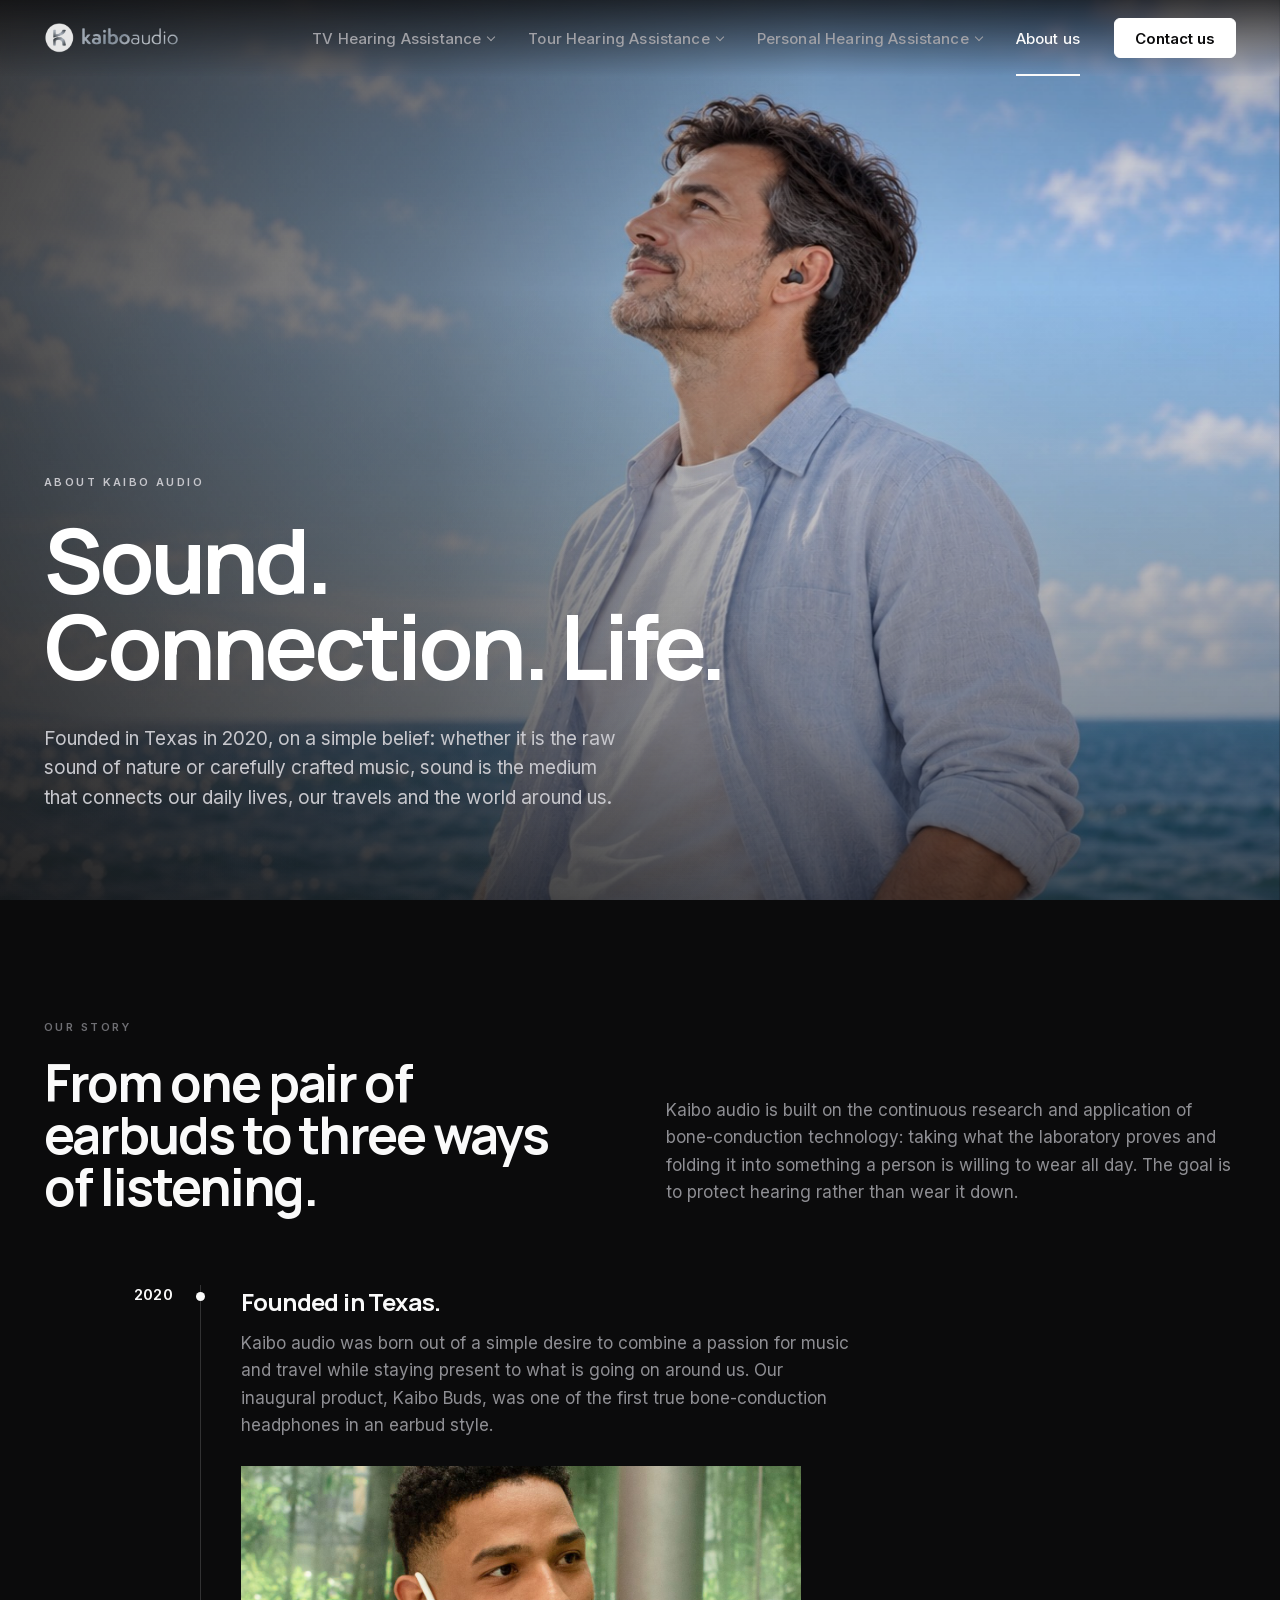
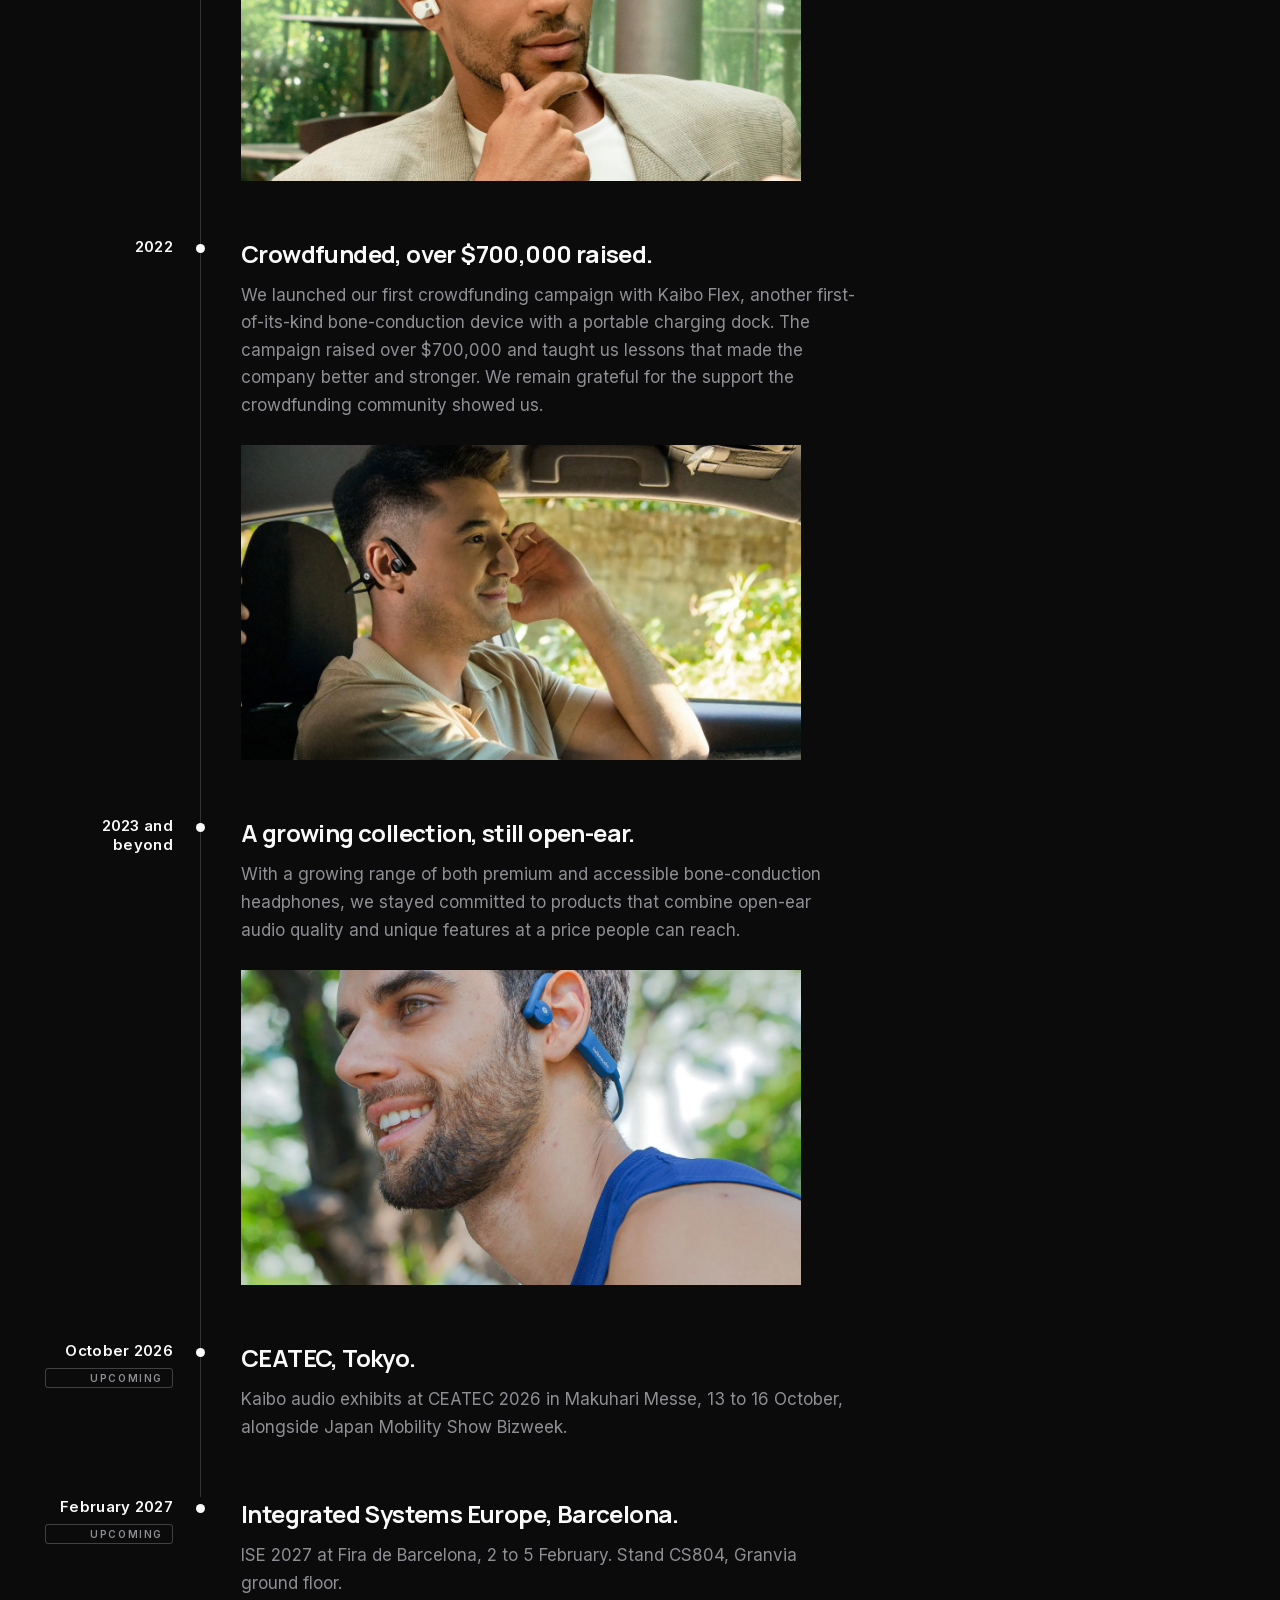
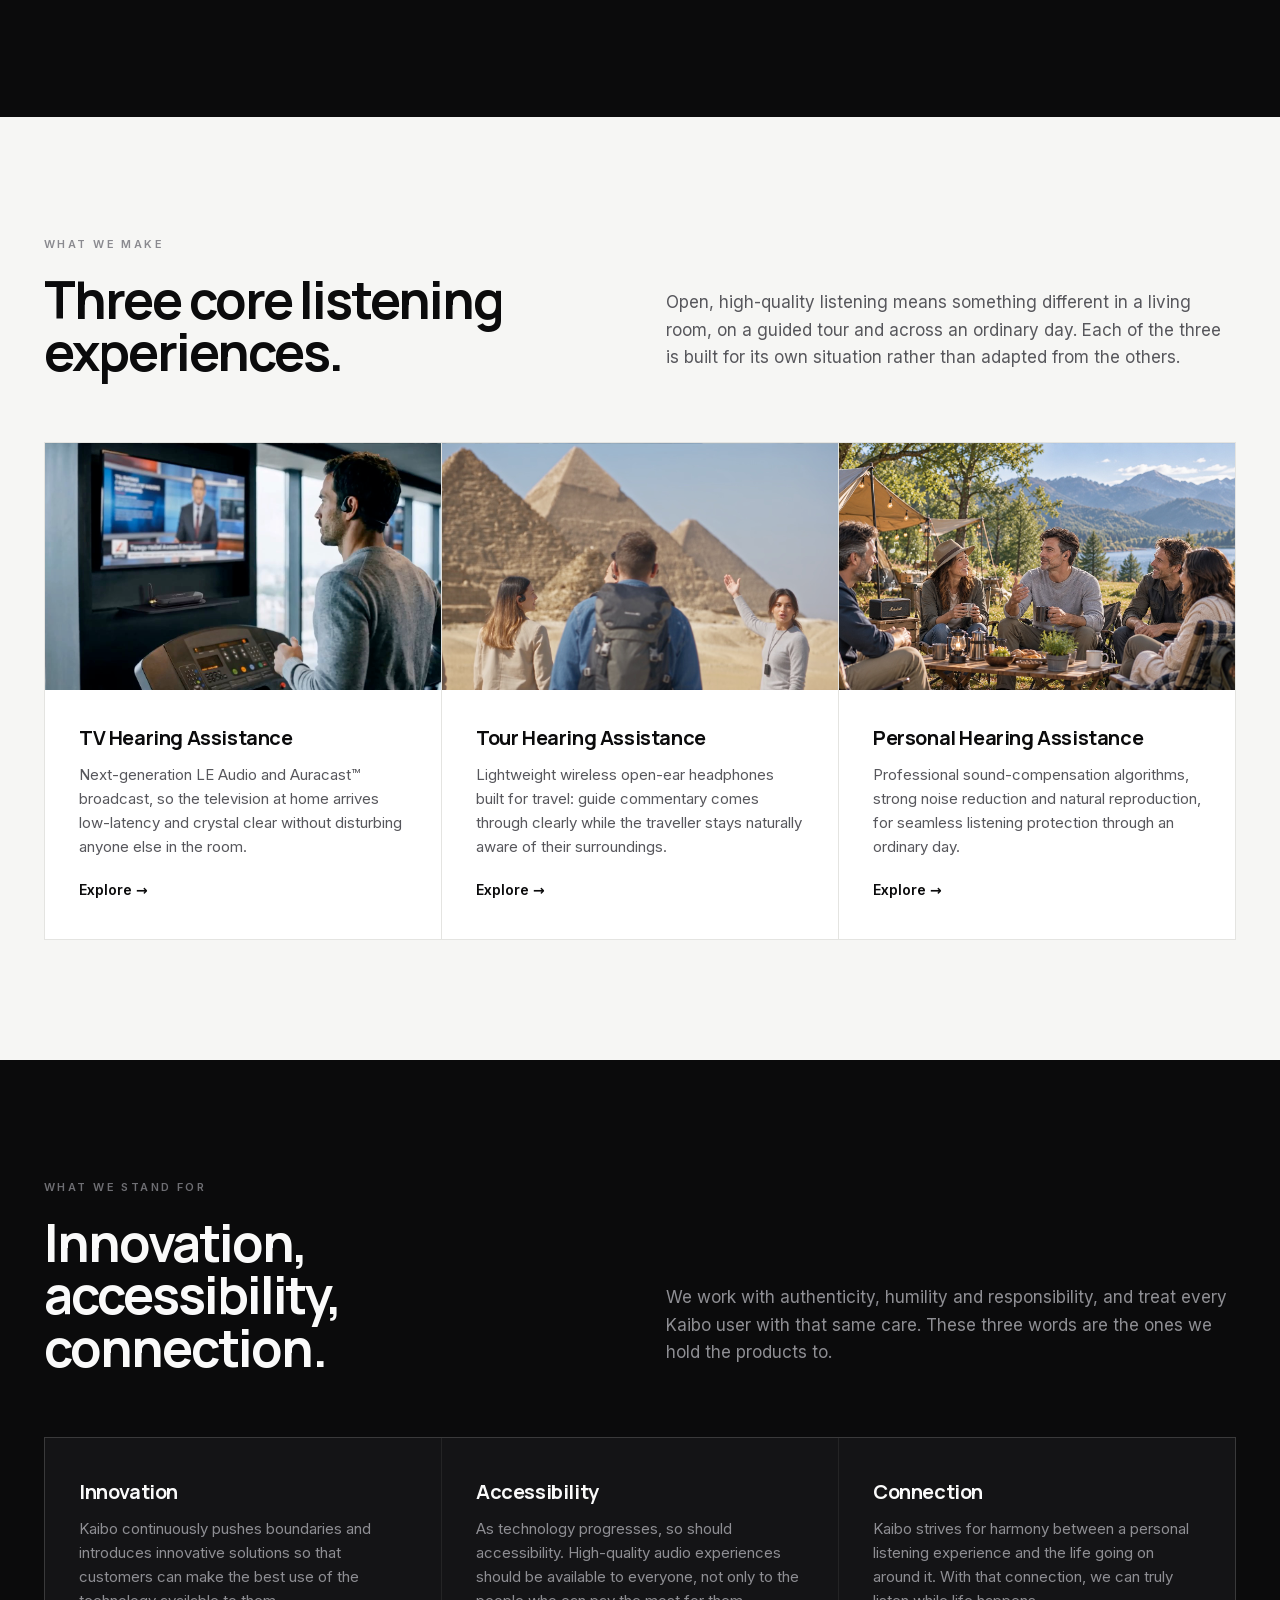
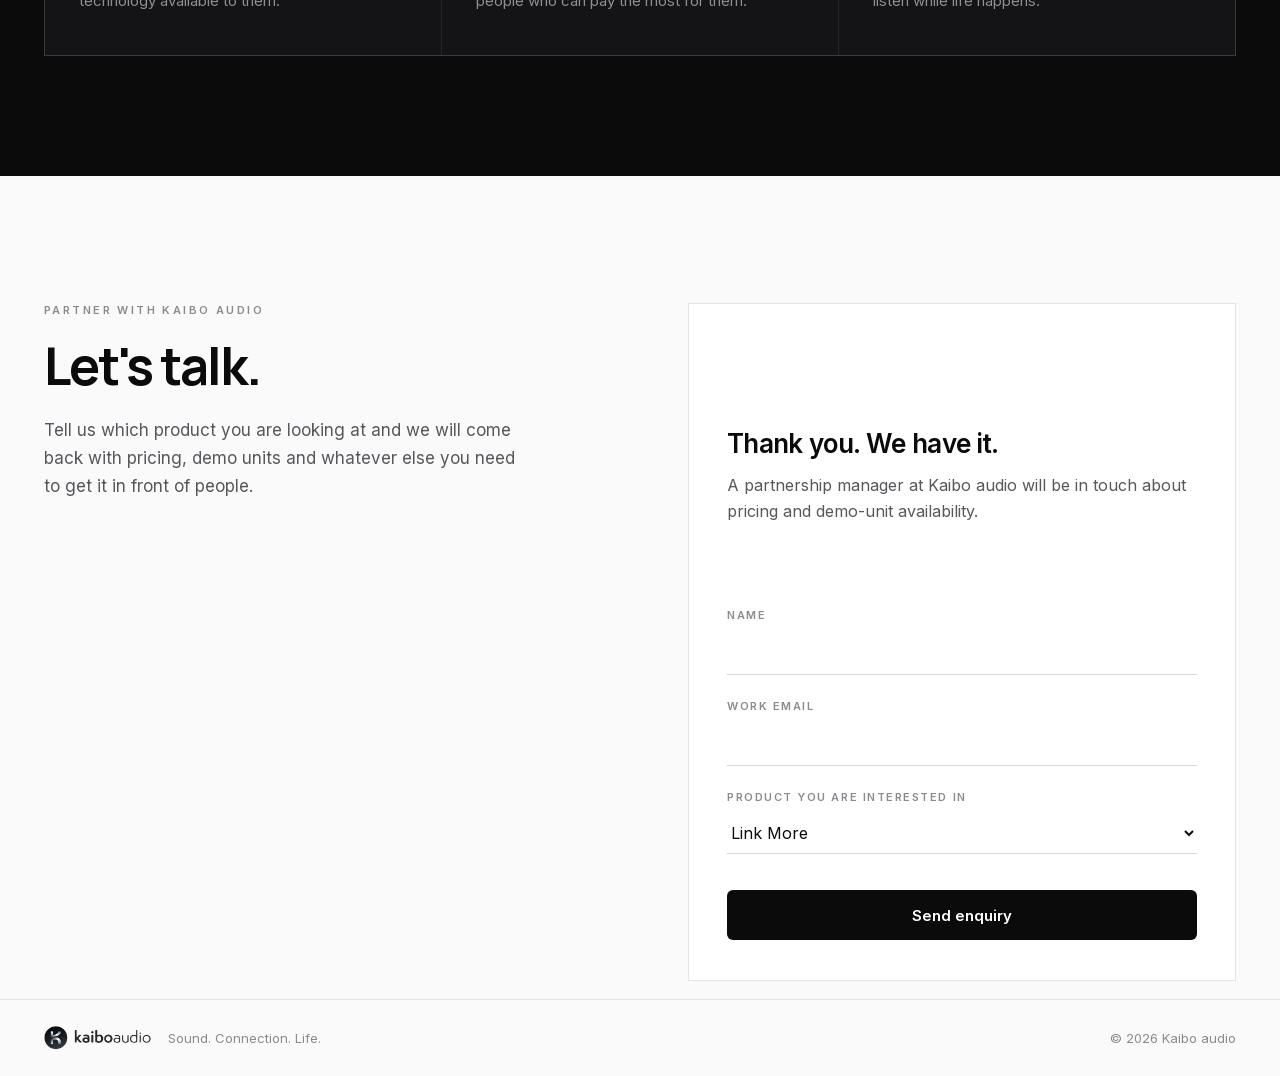
==== about.html @ 282177ba "Add the About us page The copy is the company's own, from the English half of the About material: th" ====
<!DOCTYPE html>
<html lang="en">
<head>
<meta charset="utf-8">
<meta name="viewport" content="width=device-width, initial-scale=1">
<title>Kaibo audio — About us</title>
<link rel="stylesheet" href="assets/site.css">
</head>
<body data-page="about">
<div style="background:#0B0B0C">

<header style="position:fixed;top:0;left:0;right:0;z-index:60;background:linear-gradient(to bottom,rgba(11,11,12,0.75),rgba(11,11,12,0));backdrop-filter:blur(6px)">
  <div class="pad" style="max-width:1320px;margin:0 auto;padding:0 44px;height:76px;display:flex;align-items:center;justify-content:space-between;gap:32px">
    <a href="index.html" style="display:flex;align-items:center;gap:12px" aria-label="Kaibo audio — home">
      <img class="wordmark logo-on-dark" src="uploads/web/logo_kaibo_light.webp" alt="Kaibo audio" style="height:30px;width:auto;display:block">
      <img class="wordmark logo-on-light" src="uploads/web/logo_kaibo_dark.webp" alt="" aria-hidden="true" style="height:30px;width:auto;display:none">
    </a>
    <nav class="nav-links" style="display:flex;align-items:center;gap:34px">
      <div class="kb-nav-item" data-nav="tv">
        <a class="kb-nav-top" href="index.html">TV Hearing Assistance</a>
        <div class="kb-drop">
          <a href="index.html#scenes">Where it works</a>
          <a href="index.html#technology">Technology</a>
          <a href="index.html#products">Products</a>
        </div>
      </div>
      <div class="kb-nav-item" data-nav="tour">
        <a class="kb-nav-top" href="tour.html">Tour Hearing Assistance</a>
        <div class="kb-drop">
          <a href="tour.html#scenes">Where it works</a>
          <a href="tour.html#technology">Technology</a>
          <a href="tour.html#products">Products</a>
        </div>
      </div>
      <div class="kb-nav-item" data-nav="personal">
        <a class="kb-nav-top" href="personal.html">Personal Hearing Assistance</a>
        <div class="kb-drop">
          <a href="personal.html#scenes">Where it works</a>
          <a href="personal.html#technology">Technology</a>
          <a href="personal.html#products">Products</a>
        </div>
      </div>
      <div class="kb-nav-item" data-nav="about">
        <a class="kb-nav-top" href="about.html" aria-current="page">About us</a>
      </div>
      <a class="kb-cta" href="#contact" style="display:inline-flex;align-items:center;height:38px;padding:0 20px;background:#fff;border:1px solid #fff;border-radius:6px;color:#0B0B0C;font-size:15px;font-weight:600">Contact us</a>
    </nav>
    <button class="kb-burger" type="button" aria-label="Menu" aria-expanded="false" aria-controls="kb-menu">
      <span></span><span></span>
    </button>
  </div>
  <div class="kb-menu" id="kb-menu">
    <div class="kb-mgroup">
      <div class="kb-mtitle"><a href="index.html">TV Hearing Assistance</a></div>
      <a href="index.html#scenes">Where it works</a>
      <a href="index.html#technology">Technology</a>
      <a href="index.html#products">Products</a>
    </div>
    <div class="kb-mgroup">
      <div class="kb-mtitle"><a href="tour.html">Tour Hearing Assistance</a></div>
      <a href="tour.html#scenes">Where it works</a>
      <a href="tour.html#technology">Technology</a>
      <a href="tour.html#products">Products</a>
    </div>
    <div class="kb-mgroup">
      <div class="kb-mtitle"><a href="personal.html">Personal Hearing Assistance</a></div>
      <a href="personal.html#scenes">Where it works</a>
      <a href="personal.html#technology">Technology</a>
      <a href="personal.html#products">Products</a>
    </div>
    <div class="kb-mgroup">
      <div class="kb-mtitle" aria-current="page"><a href="about.html">About us</a></div>
    </div>
  </div>
</header>

<section class="snap" style="position:relative;height:100vh;height:100dvh;min-height:680px;overflow:hidden;background:#000">
  <div class="kb-hero-media" style="position:absolute;inset:0;background-image:url(uploads/web/about-hero.jpg);background-size:cover;background-position:center;transform:scale(1);transform-origin:50% 45%;will-change:transform"></div>
  <!-- The banner is a bright sky, not the dark rooms the product pages use, so
       white copy needs more than their vertical scrim. The horizontal pass
       carries the left column and has faded out by the time it reaches the
       subject, who stays in full daylight. -->
  <div style="position:absolute;inset:0;background:linear-gradient(to right,rgba(11,11,12,0.70) 0%,rgba(11,11,12,0.42) 34%,rgba(11,11,12,0) 64%),linear-gradient(to bottom,rgba(0,0,0,0.30) 0%,rgba(0,0,0,0.06) 32%,rgba(11,11,12,0.38) 80%,rgba(11,11,12,0.66) 100%);pointer-events:none"></div>
  <div class="kb-hero-copy" style="position:absolute;inset:0;display:flex;flex-direction:column;justify-content:flex-end;pointer-events:none;opacity:1">
    <div class="pad" style="max-width:1320px;width:100%;margin:0 auto;padding:0 44px 88px">
      <div style="color:#C7C7CC;font-size:11px;font-weight:600;letter-spacing:0.22em;text-transform:uppercase;margin-bottom:28px;animation:fadeIn 900ms ease both 200ms">About Kaibo audio</div>
      <h1 style="margin:0;max-width:15ch;color:#fff;font-size:clamp(52px,7vw,104px);line-height:0.95;font-weight:700;letter-spacing:-0.045em;text-wrap:balance;animation:riseIn 1000ms cubic-bezier(0.16,1,0.3,1) both 320ms">Sound. Connection. Life.</h1>
      <p style="margin:36px 0 0;max-width:48ch;color:#C7C7CC;font-size:19px;line-height:1.55;animation:riseIn 1000ms cubic-bezier(0.16,1,0.3,1) both 520ms">Founded in Texas in 2020, on a simple belief: whether it is the raw sound of nature or carefully crafted music, sound is the medium that connects our daily lives, our travels and the world around us.</p>
    </div>
  </div>
</section>

<!-- The bar has no .scene band to watch on this page, so the story names itself
     as the last dark ground before the light bands below. -->
<section id="story" data-header-solid-after="" style="background:#0B0B0C;padding:120px 0">
  <div class="pad" style="max-width:1320px;margin:0 auto;padding:0 44px">
    <div class="sys-head" style="display:grid;grid-template-columns:minmax(0,1fr) minmax(0,1.05fr);gap:80px;align-items:end;margin-bottom:72px">
      <div>
        <div style="color:#6E6E73;font-size:11px;font-weight:600;letter-spacing:0.22em;text-transform:uppercase;margin-bottom:22px">Our story</div>
        <h2 style="margin:0;color:#FAFAFA;font-size:clamp(40px,4vw,56px);line-height:1.02;font-weight:700;letter-spacing:-0.04em">From one pair of earbuds to three ways of listening.</h2>
      </div>
      <p style="margin:0 0 6px;color:#8E8E93;font-size:17px;line-height:1.62">Kaibo audio is built on the continuous research and application of bone-conduction technology: taking what the laboratory proves and folding it into something a person is willing to wear all day. The goal is to protect hearing rather than wear it down.</p>
    </div>
    <div class="kb-timeline">
      <div class="kb-tl-item" data-reveal="">
        <div class="kb-tl-year">2020</div>
        <h3 style="margin:0 0 12px;color:#FAFAFA;font-size:24px;font-weight:700;letter-spacing:-0.025em">Founded in Texas.</h3>
        <p style="margin:0;max-width:56ch;color:#8E8E93;font-size:17px;line-height:1.62">Kaibo audio was born out of a simple desire to combine a passion for music and travel while staying present to what is going on around us. Our inaugural product, Kaibo Buds, was one of the first true bone-conduction headphones in an earbud style.</p>
        <div class="kb-tl-media">
          <img loading="lazy" decoding="async" src="uploads/web/our_story_hor_1.jpg" alt="Kaibo Buds worn open-ear, the earbud sitting clear of the ear canal" style="width:100%;height:100%;object-fit:cover;display:block">
        </div>
      </div>
      <div class="kb-tl-item" data-reveal="">
        <div class="kb-tl-year">2022</div>
        <h3 style="margin:0 0 12px;color:#FAFAFA;font-size:24px;font-weight:700;letter-spacing:-0.025em">Crowdfunded, over $700,000 raised.</h3>
        <p style="margin:0;max-width:56ch;color:#8E8E93;font-size:17px;line-height:1.62">We launched our first crowdfunding campaign with Kaibo Flex, another first-of-its-kind bone-conduction device with a portable charging dock. The campaign raised over $700,000 and taught us lessons that made the company better and stronger. We remain grateful for the support the crowdfunding community showed us.</p>
        <div class="kb-tl-media">
          <img loading="lazy" decoding="async" src="uploads/web/our_story_hor_2.webp" alt="Kaibo Flex worn over the ear while driving" style="width:100%;height:100%;object-fit:cover;display:block">
        </div>
      </div>
      <div class="kb-tl-item" data-reveal="">
        <div class="kb-tl-year">2023 and beyond</div>
        <h3 style="margin:0 0 12px;color:#FAFAFA;font-size:24px;font-weight:700;letter-spacing:-0.025em">A growing collection, still open-ear.</h3>
        <p style="margin:0;max-width:56ch;color:#8E8E93;font-size:17px;line-height:1.62">With a growing range of both premium and accessible bone-conduction headphones, we stayed committed to products that combine open-ear audio quality and unique features at a price people can reach.</p>
        <div class="kb-tl-media">
          <img loading="lazy" decoding="async" src="uploads/web/our_story_hor_3.webp" alt="An open-ear Kaibo headset worn outdoors" style="width:100%;height:100%;object-fit:cover;display:block">
        </div>
      </div>
      <div class="kb-tl-item" data-reveal="">
        <div class="kb-tl-year">October 2026<span class="kb-tl-tag">Upcoming</span></div>
        <h3 style="margin:0 0 12px;color:#FAFAFA;font-size:24px;font-weight:700;letter-spacing:-0.025em">CEATEC, Tokyo.</h3>
        <p style="margin:0;max-width:56ch;color:#8E8E93;font-size:17px;line-height:1.62">Kaibo audio exhibits at CEATEC 2026 in Makuhari Messe, 13 to 16 October, alongside Japan Mobility Show Bizweek.</p>
      </div>
      <div class="kb-tl-item" data-reveal="">
        <div class="kb-tl-year">February 2027<span class="kb-tl-tag">Upcoming</span></div>
        <h3 style="margin:0 0 12px;color:#FAFAFA;font-size:24px;font-weight:700;letter-spacing:-0.025em">Integrated Systems Europe, Barcelona.</h3>
        <p style="margin:0;max-width:56ch;color:#8E8E93;font-size:17px;line-height:1.62">ISE 2027 at Fira de Barcelona, 2 to 5 February. Stand CS804, Granvia ground floor.</p>
      </div>
    </div>
  </div>
</section>

<section id="experiences" data-theme="light" style="background:#F6F6F4;padding:120px 0;color:#0B0B0C">
  <div class="pad" style="max-width:1320px;margin:0 auto;padding:0 44px">
    <div class="sys-head" style="display:grid;grid-template-columns:minmax(0,1fr) minmax(0,1.05fr);gap:80px;align-items:end;margin-bottom:64px">
      <div>
        <div style="color:#8A8A8F;font-size:11px;font-weight:600;letter-spacing:0.22em;text-transform:uppercase;margin-bottom:22px">What we make</div>
        <h2 style="margin:0;color:#0B0B0C;font-size:clamp(40px,4vw,56px);line-height:1.02;font-weight:700;letter-spacing:-0.04em">Three core listening experiences.</h2>
      </div>
      <p style="margin:0 0 6px;color:#57575C;font-size:17px;line-height:1.62">Open, high-quality listening means something different in a living room, on a guided tour and across an ordinary day. Each of the three is built for its own situation rather than adapted from the others.</p>
    </div>
    <div class="cards" style="display:grid;grid-template-columns:repeat(3,minmax(0,1fr));gap:1px;background:#E4E4E1;border:1px solid #E4E4E1">
      <a data-reveal="" href="index.html" style="display:block;background:#fff;text-decoration:none">
        <div style="aspect-ratio:16/10;background:#141416;background-image:url(uploads/poster-hero.jpg);background-size:cover;background-position:center"></div>
        <div style="padding:34px 34px 40px">
          <h3 style="margin:0 0 12px;color:#0B0B0C;font-size:20px;font-weight:700;letter-spacing:-0.02em">TV Hearing Assistance</h3>
          <p style="margin:0;color:#57575C;font-size:15px;line-height:1.6">Next-generation LE Audio and Auracast&trade; broadcast, so the television at home arrives low-latency and crystal clear without disturbing anyone else in the room.</p>
          <span style="display:inline-block;margin-top:22px;color:#0B0B0C;font-size:14px;font-weight:600">Explore &#8594;</span>
        </div>
      </a>
      <a data-reveal="" href="tour.html" style="display:block;background:#fff;text-decoration:none">
        <div style="aspect-ratio:16/10;background:#141416;background-image:url(uploads/poster-tour-hero.jpg);background-size:cover;background-position:center"></div>
        <div style="padding:34px 34px 40px">
          <h3 style="margin:0 0 12px;color:#0B0B0C;font-size:20px;font-weight:700;letter-spacing:-0.02em">Tour Hearing Assistance</h3>
          <p style="margin:0;color:#57575C;font-size:15px;line-height:1.6">Lightweight wireless open-ear headphones built for travel: guide commentary comes through clearly while the traveller stays naturally aware of their surroundings.</p>
          <span style="display:inline-block;margin-top:22px;color:#0B0B0C;font-size:14px;font-weight:600">Explore &#8594;</span>
        </div>
      </a>
      <a data-reveal="" href="personal.html" style="display:block;background:#fff;text-decoration:none">
        <div style="aspect-ratio:16/10;background:#141416;background-image:url(uploads/web/personal-hero.jpg);background-size:cover;background-position:center"></div>
        <div style="padding:34px 34px 40px">
          <h3 style="margin:0 0 12px;color:#0B0B0C;font-size:20px;font-weight:700;letter-spacing:-0.02em">Personal Hearing Assistance</h3>
          <p style="margin:0;color:#57575C;font-size:15px;line-height:1.6">Professional sound-compensation algorithms, strong noise reduction and natural reproduction, for seamless listening protection through an ordinary day.</p>
          <span style="display:inline-block;margin-top:22px;color:#0B0B0C;font-size:14px;font-weight:600">Explore &#8594;</span>
        </div>
      </a>
    </div>
  </div>
</section>

<section id="values" data-theme="dark" style="background:#0B0B0C;padding:120px 0;color:#FAFAFA">
  <div class="pad" style="max-width:1320px;margin:0 auto;padding:0 44px">
    <div class="sys-head" style="display:grid;grid-template-columns:minmax(0,1fr) minmax(0,1.05fr);gap:80px;align-items:end;margin-bottom:64px">
      <div>
        <div style="color:#6E6E73;font-size:11px;font-weight:600;letter-spacing:0.22em;text-transform:uppercase;margin-bottom:22px">What we stand for</div>
        <h2 style="margin:0;color:#FAFAFA;font-size:clamp(40px,4vw,56px);line-height:1.02;font-weight:700;letter-spacing:-0.04em">Innovation, accessibility, connection.</h2>
      </div>
      <p style="margin:0 0 6px;color:#8E8E93;font-size:17px;line-height:1.62">We work with authenticity, humility and responsibility, and treat every Kaibo user with that same care. These three words are the ones we hold the products to.</p>
    </div>
    <div class="cards" style="display:grid;grid-template-columns:repeat(3,minmax(0,1fr));gap:1px;background:rgba(255,255,255,0.1);border:1px solid rgba(255,255,255,0.1)">
      <div data-reveal="" style="background:#141416;padding:40px 34px 42px">
        <h3 style="margin:0 0 12px;color:#FAFAFA;font-size:20px;font-weight:700;letter-spacing:-0.02em">Innovation</h3>
        <p style="margin:0;color:#8E8E93;font-size:15px;line-height:1.6">Kaibo continuously pushes boundaries and introduces innovative solutions so that customers can make the best use of the technology available to them.</p>
      </div>
      <div data-reveal="" style="background:#141416;padding:40px 34px 42px">
        <h3 style="margin:0 0 12px;color:#FAFAFA;font-size:20px;font-weight:700;letter-spacing:-0.02em">Accessibility</h3>
        <p style="margin:0;color:#8E8E93;font-size:15px;line-height:1.6">As technology progresses, so should accessibility. High-quality audio experiences should be available to everyone, not only to the people who can pay the most for them.</p>
      </div>
      <div data-reveal="" style="background:#141416;padding:40px 34px 42px">
        <h3 style="margin:0 0 12px;color:#FAFAFA;font-size:20px;font-weight:700;letter-spacing:-0.02em">Connection</h3>
        <p style="margin:0;color:#8E8E93;font-size:15px;line-height:1.6">Kaibo strives for harmony between a personal listening experience and the life going on around it. With that connection, we can truly listen while life happens.</p>
      </div>
    </div>
  </div>
</section>

<section id="contact" data-theme="light" class="snap" style="box-sizing:border-box;position:relative;overflow:hidden;background:#FAFAFA;color:#0B0B0C;min-height:100vh;min-height:100dvh;display:flex;flex-direction:column;padding:110px 0 0">
  <div class="kb-ripple" aria-hidden="true"><span></span><span></span><span></span></div>
  <div class="pad contact-grid" style="position:relative;z-index:1;max-width:1320px;margin:0 auto;padding:0 44px;display:grid;grid-template-columns:minmax(0,1fr) minmax(0,1fr);gap:96px;align-items:start;flex:1;align-content:center">
    <div>
      <div style="color:#8A8A8F;font-size:11px;font-weight:600;letter-spacing:0.22em;text-transform:uppercase;margin-bottom:22px">Partner with Kaibo audio</div>
      <h2 style="margin:0;max-width:16ch;color:#0B0B0C;font-size:clamp(40px,4vw,56px);line-height:1.02;font-weight:700;letter-spacing:-0.04em">Let's talk.</h2>
      <p style="margin:26px 0 0;max-width:44ch;color:#57575C;font-size:17px;line-height:1.62">Tell us which product you are looking at and we will come back with pricing, demo units and whatever else you need to get it in front of people.</p>
      
    </div>
    <div style="background:#fff;border:1px solid #E4E4E1;padding:40px 38px">
      <div id="kb-sent" hidden style="min-height:264px;display:flex;flex-direction:column;justify-content:center;gap:14px">
          <div style="color:#0B0B0C;font-size:26px;font-weight:600;letter-spacing:-0.025em">Thank you. We have it.</div>
          <p style="margin:0;color:#57575C;font-size:16px;line-height:1.6">A partnership manager at Kaibo audio will be in touch about pricing and demo-unit availability.</p>
        </div>
      <div id="kb-form" style="display:flex;flex-direction:column;gap:24px">
          <label style="display:flex;flex-direction:column;gap:8px"><span style="color:#8A8A8F;font-size:11px;font-weight:600;letter-spacing:0.14em;text-transform:uppercase">Name</span><input type="text" style="height:42px;border:none;border-bottom:1px solid #D6D6D2;background:none;font-size:16px;color:#0B0B0C;outline:none"></label>
          <label style="display:flex;flex-direction:column;gap:8px"><span style="color:#8A8A8F;font-size:11px;font-weight:600;letter-spacing:0.14em;text-transform:uppercase">Work email</span><input type="email" style="height:42px;border:none;border-bottom:1px solid #D6D6D2;background:none;font-size:16px;color:#0B0B0C;outline:none"></label>
          <label style="display:flex;flex-direction:column;gap:8px"><span style="color:#8A8A8F;font-size:11px;font-weight:600;letter-spacing:0.14em;text-transform:uppercase">Product you are interested in</span>
            <select style="height:42px;border:none;border-bottom:1px solid #D6D6D2;background:none;font-size:16px;color:#0B0B0C;outline:none">
              <option>Link More</option>
              <option>Link Mic</option>
              <option>Cast SE</option>
              <option>Cast One</option>
              <option>Ozen Pro</option>
              <option>Ozen Buds</option>
              <option>Ozen Dots</option>
              <option>Not sure yet</option>
            </select>
          </label>
          <button id="kb-submit" type="button" style="margin-top:12px;height:50px;background:#0B0B0C;color:#fff;border:none;border-radius:6px;font-size:15px;font-weight:600;cursor:pointer">Send enquiry</button>
        </div>
    </div>
  </div>
  <div style="position:relative;z-index:1;margin-top:auto;width:100%;padding:26px 0;border-top:1px solid #E4E4E1">
  <div class="pad foot" style="max-width:1320px;margin:0 auto;padding:0 44px;display:flex;align-items:center;justify-content:space-between;gap:40px">
    <div style="display:flex;align-items:center;gap:14px">
      <img class="wordmark" src="uploads/web/logo_kaibo_dark.webp" alt="Kaibo audio" style="height:24px;width:auto;display:block">
      <span style="color:#8A8A8F;font-size:13px">Sound. Connection. Life.</span>
    </div>
    <div style="color:#8A8A8F;font-size:13px">© 2026 Kaibo audio</div>
  </div>
</section>

</div>
<script src="assets/site.js"></script>
</body>
</html>
---- assets/site.css ----
@font-face {
  font-family: 'Inter';
  font-style: normal;
  font-weight: 400 600;
  font-display: swap;
  src: url([data-uri]) format('woff2');
  unicode-range: U+0100-02BA, U+02BD-02C5, U+02C7-02CC, U+02CE-02D7, U+02DD-02FF, U+0304, U+0308, U+0329, U+1D00-1DBF, U+1E00-1E9F, U+1EF2-1EFF, U+2020, U+20A0-20AB, U+20AD-20C0, U+2113, U+2C60-2C7F, U+A720-A7FF;
}
@font-face {
  font-family: 'Inter';
  font-style: normal;
  font-weight: 400 600;
  font-display: swap;
  src: url([data-uri]) format('woff2');
  unicode-range: U+0000-00FF, U+0131, U+0152-0153, U+02BB-02BC, U+02C6, U+02DA, U+02DC, U+0304, U+0308, U+0329, U+2000-206F, U+20AC, U+2122, U+2191, U+2193, U+2212, U+2215, U+FEFF, U+FFFD;
}
@font-face {
  font-family: 'Manrope';
  font-style: normal;
  font-weight: 600 700;
  font-display: swap;
  src: url([data-uri]) format('woff2');
  unicode-range: U+0100-02BA, U+02BD-02C5, U+02C7-02CC, U+02CE-02D7, U+02DD-02FF, U+0304, U+0308, U+0329, U+1D00-1DBF, U+1E00-1E9F, U+1EF2-1EFF, U+2020, U+20A0-20AB, U+20AD-20C0, U+2113, U+2C60-2C7F, U+A720-A7FF;
}
@font-face {
  font-family: 'Manrope';
  font-style: normal;
  font-weight: 600 700;
  font-display: swap;
  src: url([data-uri]) format('woff2');
  unicode-range: U+0000-00FF, U+0131, U+0152-0153, U+02BB-02BC, U+02C6, U+02DA, U+02DC, U+0304, U+0308, U+0329, U+2000-206F, U+20AC, U+2122, U+2191, U+2193, U+2212, U+2215, U+FEFF, U+FFFD;
}
  html { scroll-behavior: smooth; scroll-snap-type: y proximity; }
  /* Full-viewport scenes: one wheel gesture = one section, and a fast fling
     cannot skip past a scene. Only these blocks are snap targets, so the
     taller sections below (System, Technology, Contact) scroll normally. */
  .snap { scroll-snap-align: start; scroll-snap-stop: always; }
  @media (prefers-reduced-motion: reduce) { html { scroll-snap-type: none; } }

  /* Products: each card rises in as the row reaches the viewport. The settled
     state keys off data-in rather than a class — this framework re-renders on
     every scroll event, and data-* attributes are what survive that. */
  [data-reveal] { opacity: 0; transform: translateY(20px);
    transition: opacity .65s cubic-bezier(.16,1,.3,1), transform .65s cubic-bezier(.16,1,.3,1); }
  [data-reveal][data-in="1"] { opacity: 1; transform: none; }
  .cards > [data-reveal]:nth-child(2) { transition-delay: .09s; }
  .cards > [data-reveal]:nth-child(3) { transition-delay: .18s; }
  .cards > [data-reveal]:nth-child(4) { transition-delay: .27s; }
  @media (prefers-reduced-motion: reduce) {
    [data-reveal] { opacity: 1; transform: none; transition: none; }
  }

  /* Contact: concentric signal rings track the cursor. Position rides on custom
     properties set on <html> — the component re-renders on scroll and would
     overwrite inline styles on its own nodes, but never touches the root. */
  .kb-ripple { position: absolute; inset: 0; z-index: 0; pointer-events: none;
    opacity: 0; transition: opacity .35s ease; }
  .kb-ripple span { position: absolute; left: var(--kb-x, 50%); top: var(--kb-y, 50%);
    transform: translate(-50%, -50%);
    width: 22px; height: 22px;
    border: 1.6px solid #0B0B0C; border-radius: 50%; opacity: 0; }
  @media (hover: hover) and (pointer: fine) {
    #contact[data-hover="1"] .kb-ripple { opacity: 1; }
    .kb-ripple span { animation: kb-ping 2.4s cubic-bezier(.16,1,.3,1) infinite; }
    .kb-ripple span:nth-child(2) { animation-delay: .8s; }
    .kb-ripple span:nth-child(3) { animation-delay: 1.6s; }
  }
  @keyframes kb-ping {
    0%   { width: 22px;  height: 22px;  border-width: 1.6px; opacity: 0; }
    14%  { opacity: .32; }
    100% { width: 184px; height: 184px; border-width: .4px;  opacity: 0; }
  }
  @media (prefers-reduced-motion: reduce) {
    .kb-ripple span { animation: none !important; }
  }

  /* Past the four full-screen sections the header stops sitting over video, takes
     its own backdrop, and picks up the tone of whichever band is under it. */
  header[data-solid="1"] { backdrop-filter: none !important;
    transition: background-color .25s ease, border-color .25s ease; }
  header[data-solid="1"] .nav-links a { transition: color .25s ease, border-color .25s ease; }

  header[data-solid="1"][data-theme="dark"] { background: #0B0B0C !important;
    border-bottom: 1px solid rgba(255,255,255,.09); }
  header[data-solid="1"][data-theme="dark"] .kb-nav-top { color: #FAFAFA !important; }
  header[data-solid="1"][data-theme="dark"] .kb-cta { background: #fff !important;
    border-color: #fff !important; color: #0B0B0C !important; }
  header[data-solid="1"][data-theme="dark"] .kb-cta:hover { background: #E4E4E1 !important;
    border-color: #E4E4E1 !important; color: #0B0B0C !important; }

  header[data-solid="1"][data-theme="light"] { background: #F6F6F4 !important;
    border-bottom: 1px solid #E4E4E1; }
  header[data-solid="1"][data-theme="light"] .kb-nav-top { color: #57575C !important; }
  header[data-solid="1"][data-theme="light"] .kb-cta { background: #0B0B0C !important;
    border-color: #0B0B0C !important; color: #fff !important; }
  header[data-solid="1"][data-theme="light"] .kb-cta:hover { background: #2A2A2E !important;
    border-color: #2A2A2E !important; color: #fff !important; }
  /* the supplied light/dark marks are swapped outright — never recoloured */
  header[data-solid="1"][data-theme="light"] .logo-on-dark { display: none !important; }
  header[data-solid="1"][data-theme="light"] .logo-on-light { display: block !important; }
  /* the dropdown is part of the bar, so it flips with it — white panel on the
     light bar so it still reads as a separate surface */
  header[data-solid="1"][data-theme="light"] .kb-drop { background: #fff; border-color: #E4E4E1; }
  header[data-solid="1"][data-theme="light"] .kb-drop a { color: #0B0B0C; }
  header[data-solid="1"][data-theme="light"] .kb-drop a:hover { background: rgba(11,11,12,.06); color: #0B0B0C; }
  header[data-solid="1"][data-theme="light"] .kb-drop [aria-disabled="true"] { color: #A1A1A6; }
  body { margin:0; background:#0B0B0C; color:#FAFAFA; font-family:'Inter',system-ui,sans-serif; -webkit-font-smoothing:antialiased; text-wrap:pretty; }
  a { color:#FAFAFA; text-decoration:none; }
  a:hover { color:#A1A1A6; }
  input, textarea, select, button { font-family:inherit; }
  h1, h2, h3, .wordmark { font-family:'Manrope', system-ui, sans-serif; }

  /* ---- Responsive. Layout is authored with inline styles, so these
     overrides need !important to win. ---- */
  /* three cards now — drop straight to one column rather than leaving an empty cell */
  @media (max-width: 820px) {
    .cards { grid-template-columns: minmax(0,1fr) !important; }
  }
  @media (max-width: 960px) {
    /* The document is content-box, so the hero's width:100% + side padding
       overflows a phone viewport and the hero's overflow:hidden clips the copy.
       width:auto makes it shrink-to-fit like every other .pad container.
       (Do NOT switch .pad to border-box instead — max-width:1320px would then
       shift the hero copy 44px right of the sections below on desktop.) */
    .pad { padding-left: 28px !important; padding-right: 28px !important; width: auto !important; }
    .nav-links { gap: 0 !important; }
    .kb-nav-item { display: none !important; }
    .scene { grid-template-columns: minmax(0,1fr) !important; height: auto !important; min-height: 100vh !important; min-height: 100dvh !important; }
    .scene-media { order: 1 !important; min-height: 42vh !important; }
    .scene-text { order: 2 !important; padding: 56px 28px 72px !important; }
    .sys-head, .tech-grid, .contact-grid { grid-template-columns: minmax(0,1fr) !important; gap: 34px !important; }
    .tech-cards { grid-template-columns: minmax(0,1fr) !important; }
    /* stacked: the divider belongs between the rows, not on the right edge */
    .tech-cards > div:first-child { border-right: none !important; border-bottom: 1px solid #E4E4E1 !important; }
    #products, #technology, #contact { padding-top: 84px !important; padding-bottom: 84px !important; }
    /* the merged contact band ends with its own footer row, which supplies the bottom edge */
    #contact { padding-bottom: 0 !important; }
    /* Stacked, the band is taller than the fold, so margin-top:auto has no
       slack left to push the footer down and its rule lands flush against
       the form. Give the row its own gap. */
    #contact .contact-grid { margin-bottom: 56px !important; }
  }
  /* ---- Primary nav: three ranges, each with a plain black dropdown ---- */
  .kb-nav-item { position: relative; }
  .kb-nav-top { display: inline-flex; align-items: center; gap: 7px; height: 76px;
    padding: 0; background: none; border: 0; cursor: pointer;
    color: #A1A1A6; font-size: 15px; font-weight: 500; letter-spacing: .01em;
    font-family: inherit; transition: color .25s ease; }
  .kb-nav-top::after { content: ''; width: 5px; height: 5px; margin-top: -3px;
    border-right: 1px solid currentColor; border-bottom: 1px solid currentColor;
    transform: rotate(45deg); }
  /* About us opens no menu, so it carries no caret. */
  .kb-nav-item[data-nav="about"] .kb-nav-top::after { display: none; }
  .kb-drop { position: absolute; top: 76px; left: 50%; transform: translateX(-50%);
    min-width: 214px; padding: 6px 0; background: #0B0B0C;
    border: 1px solid rgba(255,255,255,.14); display: none; }
  .kb-nav-item:hover .kb-drop, .kb-nav-item:focus-within .kb-drop { display: block; }
  .kb-drop a, .kb-drop span { display: block; padding: 12px 20px; font-size: 15px;
    font-weight: 500; white-space: nowrap; color: #FAFAFA; }
  .kb-drop a:hover { background: rgba(255,255,255,.08); color: #fff; }
  .kb-drop [aria-disabled="true"] { color: #5A5A5F; cursor: default; }

  /* ---- Mobile menu ---- */
  .kb-burger, .kb-menu { display: none; }
  /* cropping the supplied lockup rather than shipping a second asset: the mark
     occupies the first square of the artwork, so a square box + cover shows it alone */
  .wordmark { object-fit: cover; object-position: left center; }
  @media (max-width: 960px) {
    header .wordmark { width: 30px !important; }
    #contact .foot .wordmark { width: 24px !important; }
    .nav-links { margin-left: auto !important; }
    header .pad { gap: 14px !important; }
    .kb-burger { display: inline-flex; flex-direction: column; justify-content: center; gap: 6px;
      width: 40px; height: 38px; padding: 0 8px; margin-left: 4px;
      background: none; border: 0; cursor: pointer; }
    .kb-burger span { display: block; width: 24px; height: 1.5px; background: #FAFAFA;
      transition: transform .25s ease; }
    header[data-solid="1"][data-theme="light"] .kb-burger span { background: #0B0B0C; }
    header[data-menu="1"] .kb-burger span:first-child { transform: translateY(3.75px) rotate(45deg); }
    header[data-menu="1"] .kb-burger span:last-child  { transform: translateY(-3.75px) rotate(-45deg); }

    .kb-menu { display: grid; position: fixed; left: 0; right: 0; top: 76px;
      background: #0B0B0C; max-height: 0; overflow: hidden;
      transition: max-height .3s cubic-bezier(.16,1,.3,1); }
    header[data-menu="1"] .kb-menu { max-height: 72vh; overflow-y: auto;
      border-bottom: 1px solid rgba(255,255,255,.09); }
    .kb-mtitle { padding: 16px 28px 8px; color: #FAFAFA; font-size: 15px; font-weight: 600;
      letter-spacing: .18em; text-transform: uppercase;
      border-top: 1px solid rgba(255,255,255,.07); }
    .kb-menu a, .kb-menu span { display: block; padding: 11px 28px 11px 40px;
      color: #FAFAFA; font-size: 15px; font-weight: 500; }
    .kb-menu [aria-disabled="true"] { color: #5A5A5F; }
    .kb-mgroup:last-child > :last-child { padding-bottom: 20px; }
    header[data-solid="1"][data-theme="light"] .kb-menu { background: #F6F6F4; }
    header[data-solid="1"][data-theme="light"] .kb-menu a { color: #0B0B0C; }
    header[data-solid="1"][data-theme="light"] .kb-mtitle { color: #0B0B0C; border-top-color: #E4E4E1; }
    header[data-solid="1"][data-theme="light"] .kb-menu [aria-disabled="true"] { color: #A1A1A6; }
    header[data-solid="1"][data-theme="light"][data-menu="1"] .kb-menu { border-bottom-color: #E4E4E1; }
  }
  @media (max-width: 620px) {
    /* 15ch at 52px pushes the hero headline past a phone viewport, where the
       hero's overflow:hidden silently clips it. Scale with the viewport instead. */
    h1 { font-size: clamp(32px, 10.5vw, 46px) !important; max-width: none !important; }
    .cards { grid-template-columns: minmax(0,1fr) !important; }
    .foot { flex-direction: column !important; align-items: flex-start !important; gap: 12px !important; }
  }
  @keyframes riseIn { from { opacity:0; transform:translate3d(0,24px,0); } to { opacity:1; transform:none; } }
  @keyframes fadeIn { from { opacity:0; } to { opacity:1; } }
  @keyframes scrollHint { 0%,100% { transform:translateY(0); opacity:0.5; } 50% { transform:translateY(7px); opacity:1; } }

  /* these were style-hover / style-focus attributes driven by the design tool */
  .kb-cta:hover { background: #E4E4E1; border-color: #E4E4E1; }
  #kb-submit:hover { background: #2A2A2E; }
  #contact input:focus, #contact select:focus, #contact textarea:focus { border-bottom-color: #0B0B0C; }

  /* ---- Multi-page nav: each top-level tab is now its own page (index / tour /
     personal), so the tabs are real links and carry an active state instead of
     being inert dropdown triggers. ---- */
  .kb-nav-top { text-decoration: none; }
  .kb-nav-top:hover { color: #FAFAFA; }
  .kb-nav-top[aria-current="page"] { color: #FAFAFA; }
  .kb-nav-top[aria-current="page"]::before { content: ''; position: absolute;
    left: 0; right: 0; bottom: 0; height: 2px; background: currentColor; }
  header[data-solid="1"][data-theme="light"] .kb-nav-top:hover,
  header[data-solid="1"][data-theme="light"] .kb-nav-top[aria-current="page"] { color: #0B0B0C !important; }
  /* the solid-dark bar paints every .kb-nav-top #FAFAFA with !important — hold the
     inactive tabs back so the active one still reads as the current page */
  header[data-solid="1"][data-theme="dark"] .kb-nav-top:not([aria-current="page"]) { color: #A1A1A6 !important; }
  header[data-solid="1"][data-theme="dark"] .kb-nav-top:not([aria-current="page"]):hover { color: #FAFAFA !important; }
  /* the mobile group titles are links to the same three pages; the ranges you are
     not on are held back so the current one still reads as the current page */
  .kb-mtitle > a { color: inherit; text-decoration: none; }
  .kb-mtitle[aria-current="page"] { color: #FAFAFA; }
  .kb-mtitle:not([aria-current="page"]) { color: #8E8E93; }
  header[data-solid="1"][data-theme="light"] .kb-mtitle:not([aria-current="page"]) { color: #8A8A8F; }

  /* ---- A range that is not live yet. It keeps its place in the bar but reads
     as unavailable, and has to hold that tone against the solid-bar rules
     above, which repaint every .kb-nav-top with !important. ---- */
  .kb-nav-top[aria-disabled="true"],
  .kb-nav-top[aria-disabled="true"]:hover { color: #5A5A5F; cursor: default; }
  header[data-solid="1"][data-theme="dark"] .kb-nav-top[aria-disabled="true"],
  header[data-solid="1"][data-theme="dark"] .kb-nav-top[aria-disabled="true"]:hover { color: #5A5A5F !important; }
  header[data-solid="1"][data-theme="light"] .kb-nav-top[aria-disabled="true"],
  header[data-solid="1"][data-theme="light"] .kb-nav-top[aria-disabled="true"]:hover { color: #A1A1A6 !important; }
  .kb-mtitle[aria-disabled="true"] { color: #5A5A5F; }
  header[data-solid="1"][data-theme="light"] .kb-mtitle[aria-disabled="true"] { color: #A1A1A6; }


  /* ---- Vertical timeline (About). The rail is the item's own left border, so
     it closes up by itself however many entries the story ends up with. Above
     960px the year is pulled out into a gutter; below it the year simply sits
     above its entry and the rail runs unbroken past both. ---- */
  .kb-timeline { position: relative; }
  .kb-tl-item { position: relative; padding: 0 0 56px 40px;
    border-left: 1px solid rgba(255,255,255,.16); }
  .kb-tl-item:last-child { padding-bottom: 0; border-left-color: transparent; }
  .kb-tl-item::before { content: ''; position: absolute; left: -5px; top: 7px;
    width: 9px; height: 9px; border-radius: 50%; background: #FAFAFA; }
  .kb-tl-year { color: #FAFAFA; font-size: 15px; font-weight: 600;
    letter-spacing: .02em; margin-bottom: 12px; }
  .kb-tl-tag { display: inline-block; margin-left: 10px; padding: 3px 9px;
    border: 1px solid rgba(255,255,255,.22); border-radius: 3px;
    color: #8E8E93; font-size: 10px; font-weight: 600; letter-spacing: .16em;
    text-transform: uppercase; vertical-align: 2px; }
  @media (min-width: 961px) {
    .kb-timeline { padding-left: 156px; }
    .kb-tl-year { position: absolute; left: -156px; top: 0; width: 128px;
      margin-bottom: 0; text-align: right; }
    .kb-tl-tag { display: block; margin: 8px 0 0; }
  }


  /* The story photographs are 16:9; the box holds that ratio so the picture is
     never cropped, and paints behind it while it loads. */
  .kb-tl-media { margin-top: 26px; max-width: 560px; aspect-ratio: 16 / 9;
    background: #141416; overflow: hidden; }
  @supports not (aspect-ratio: 1) { .kb-tl-media { height: 315px; } }

  /* ---- Technology cards: two per row on a desktop, stacked on a phone. With
     four of them the dividers can no longer sit in one card's inline style, so
     they are worked out from each card's position and stay correct whether the
     band holds two cards or four. ---- */
  .tech-cards > div { border-right: 1px solid #E4E4E1; border-bottom: 1px solid #E4E4E1; }
  .tech-cards > div:nth-child(2n) { border-right: none; }
  .tech-cards > div:nth-last-child(-n+2) { border-bottom: none; }
  @media (max-width: 960px) {
    .tech-cards > div { border-right: none !important; border-bottom: 1px solid #E4E4E1 !important; }
    .tech-cards > div:last-child { border-bottom: none !important; }
  }
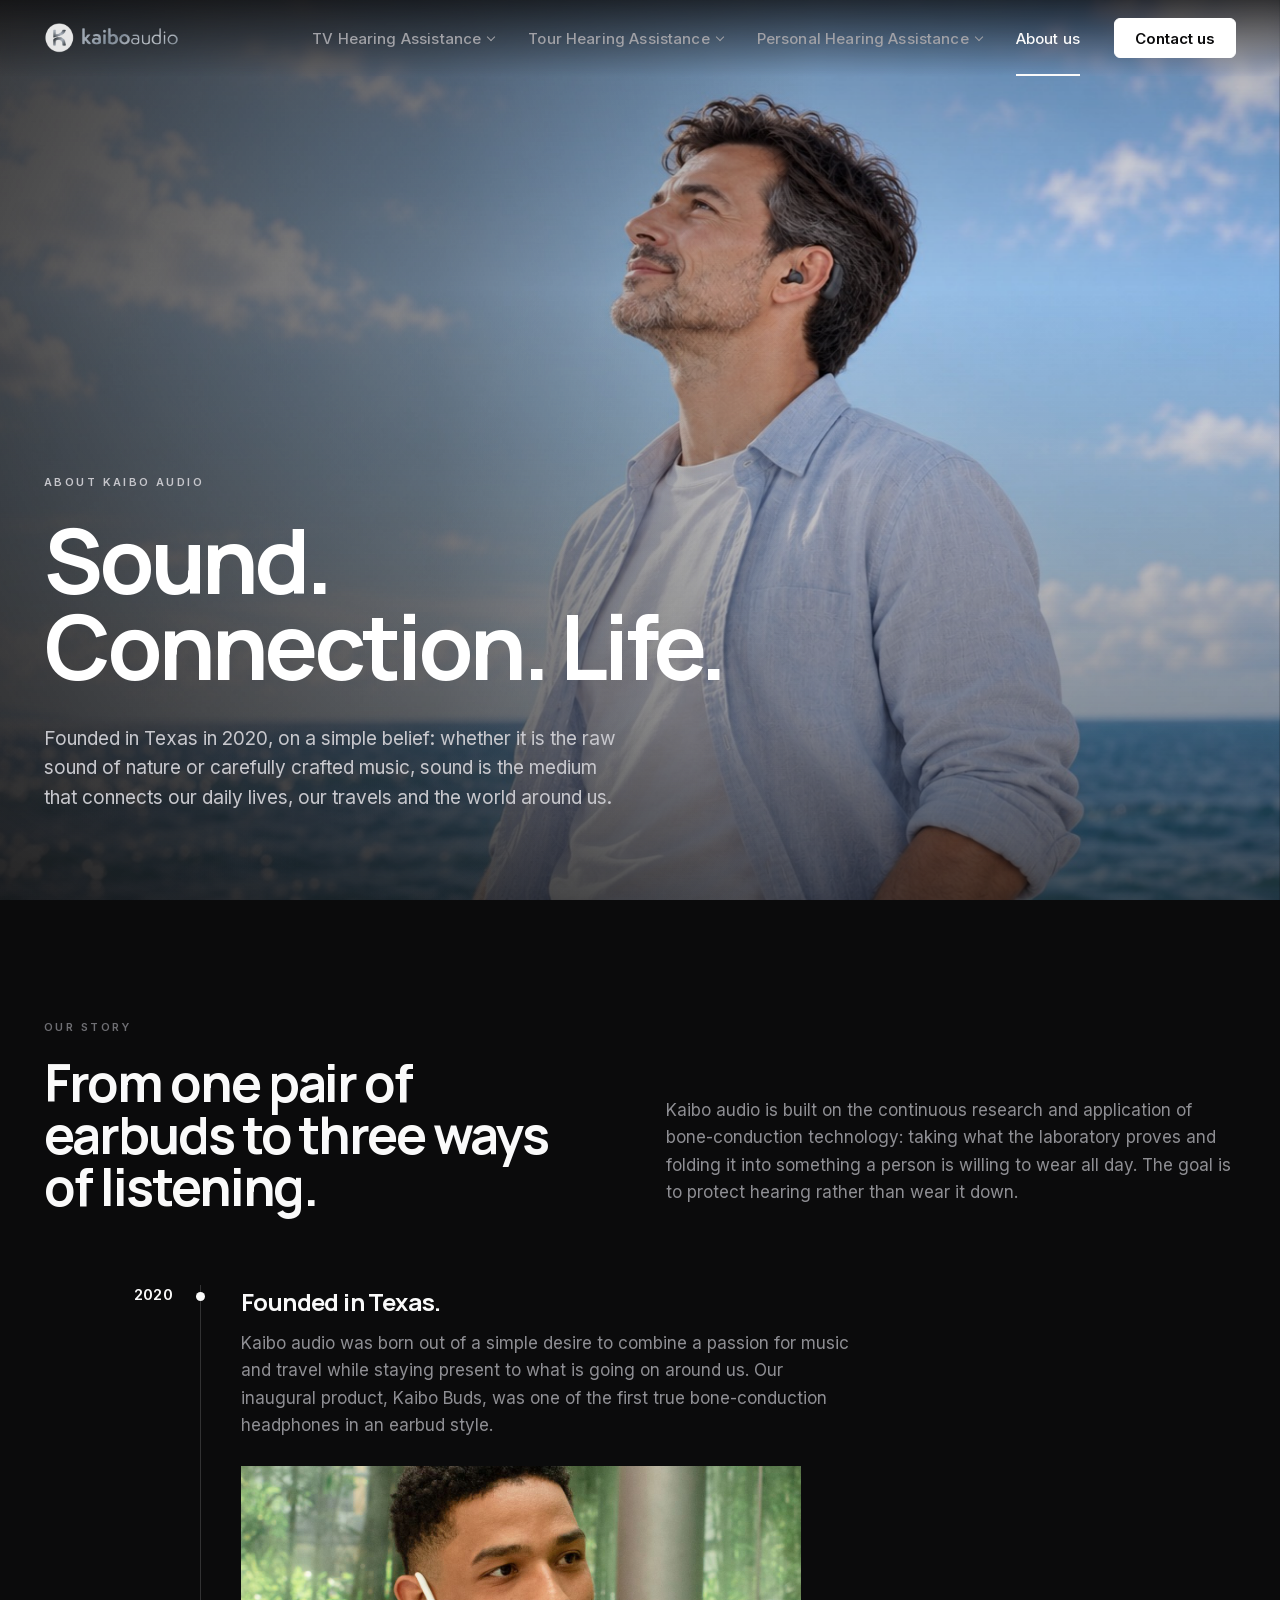
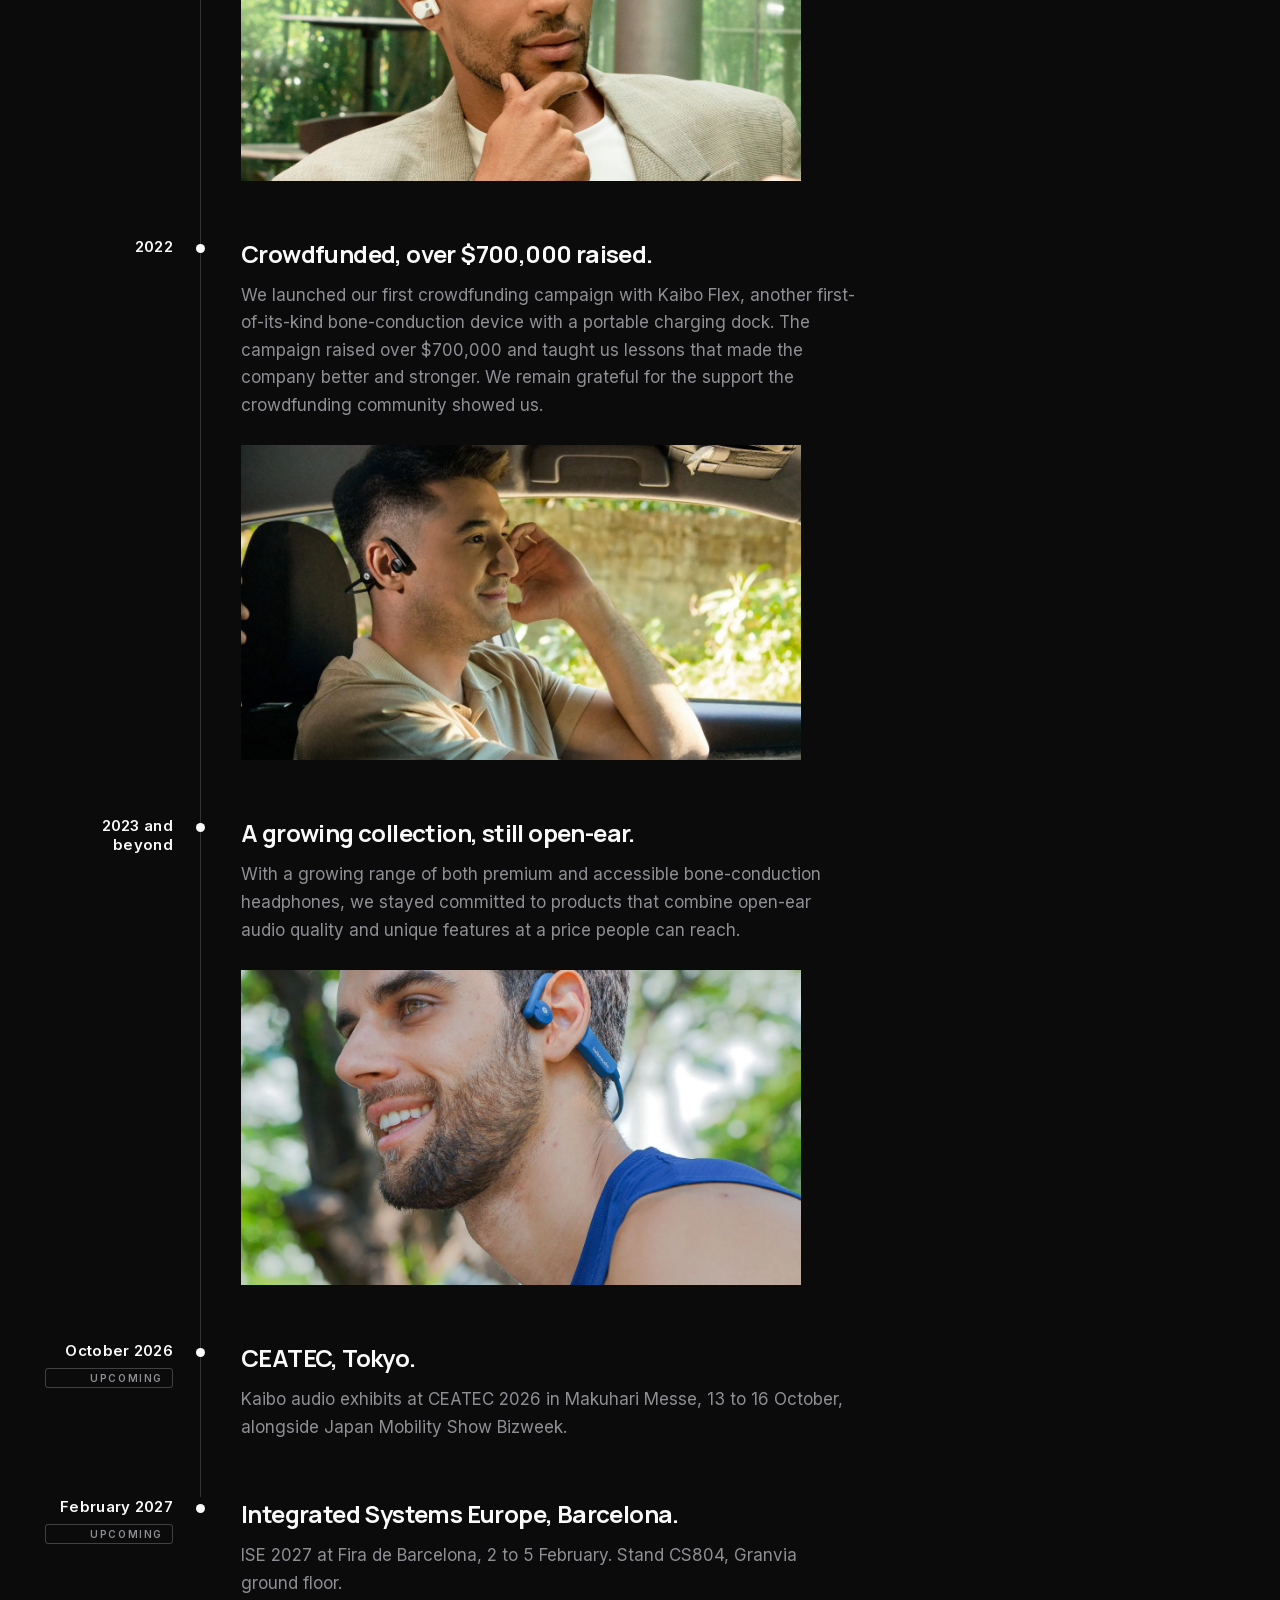
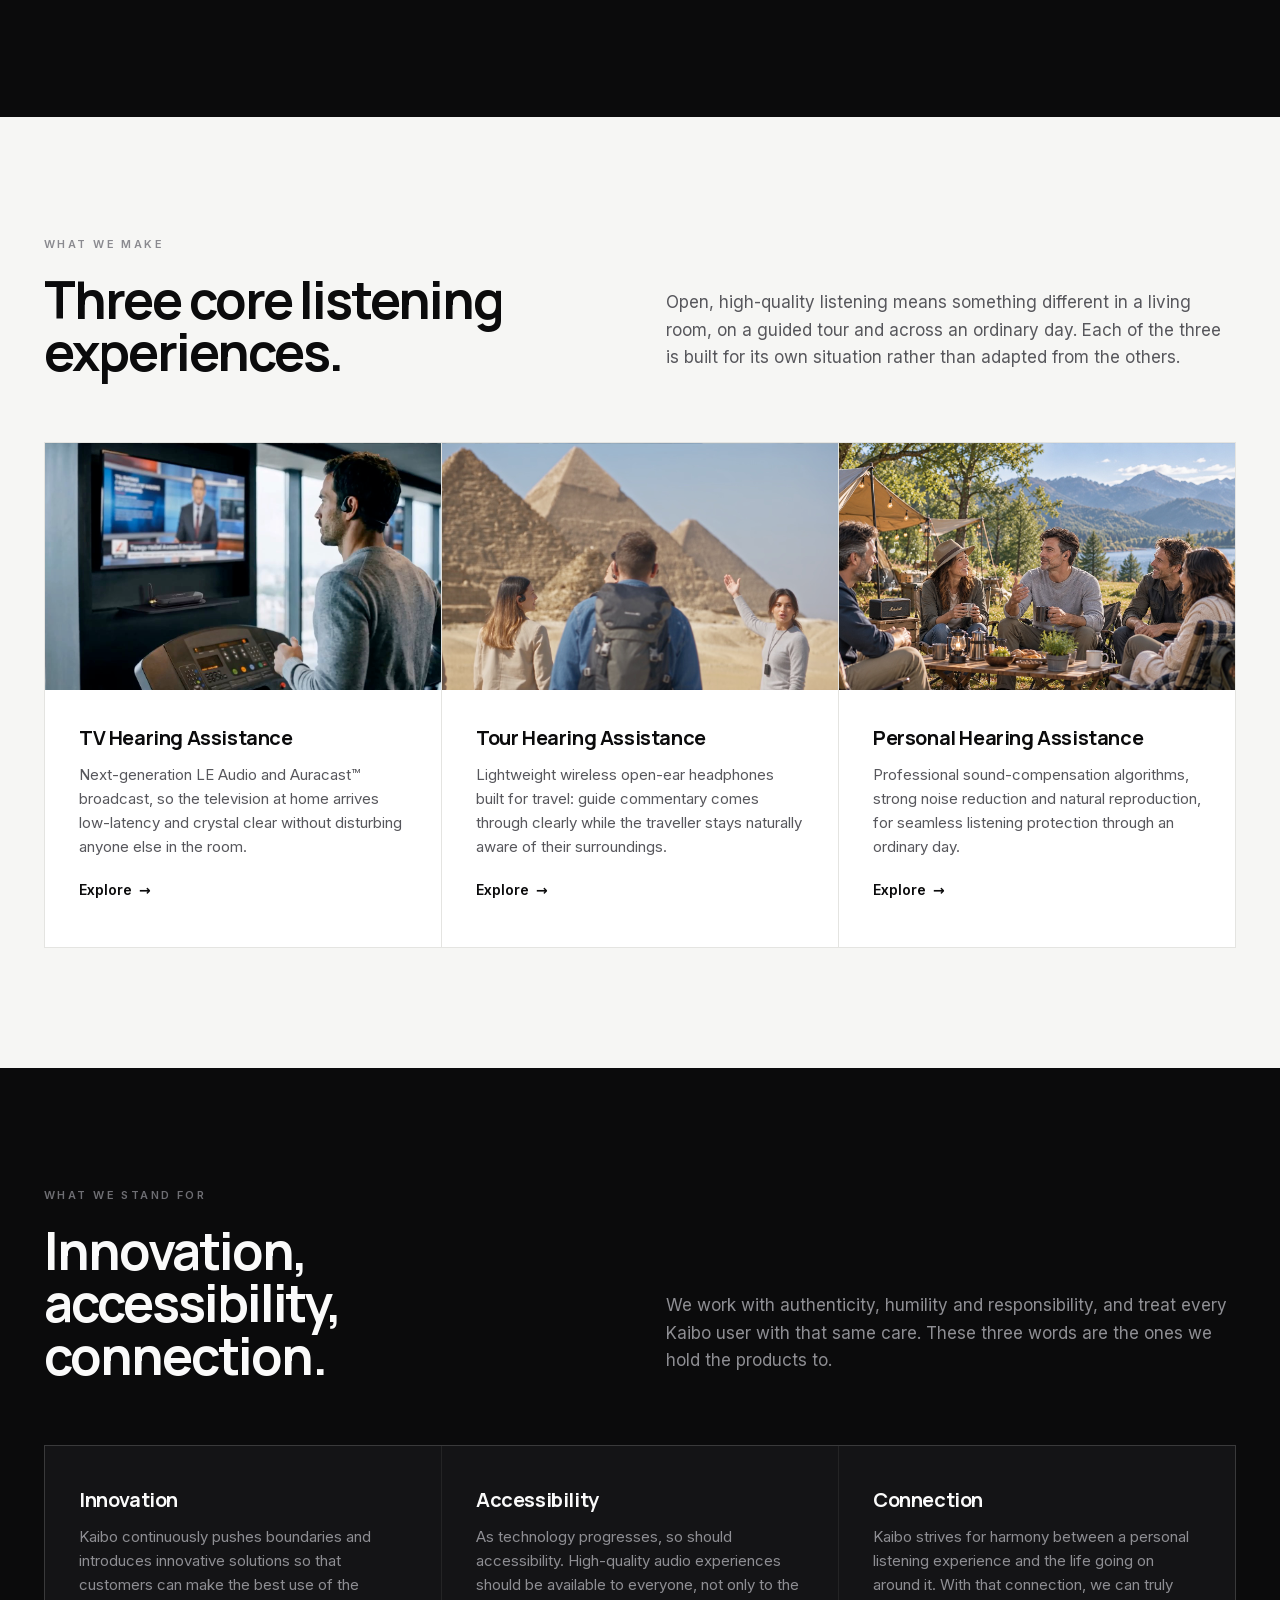
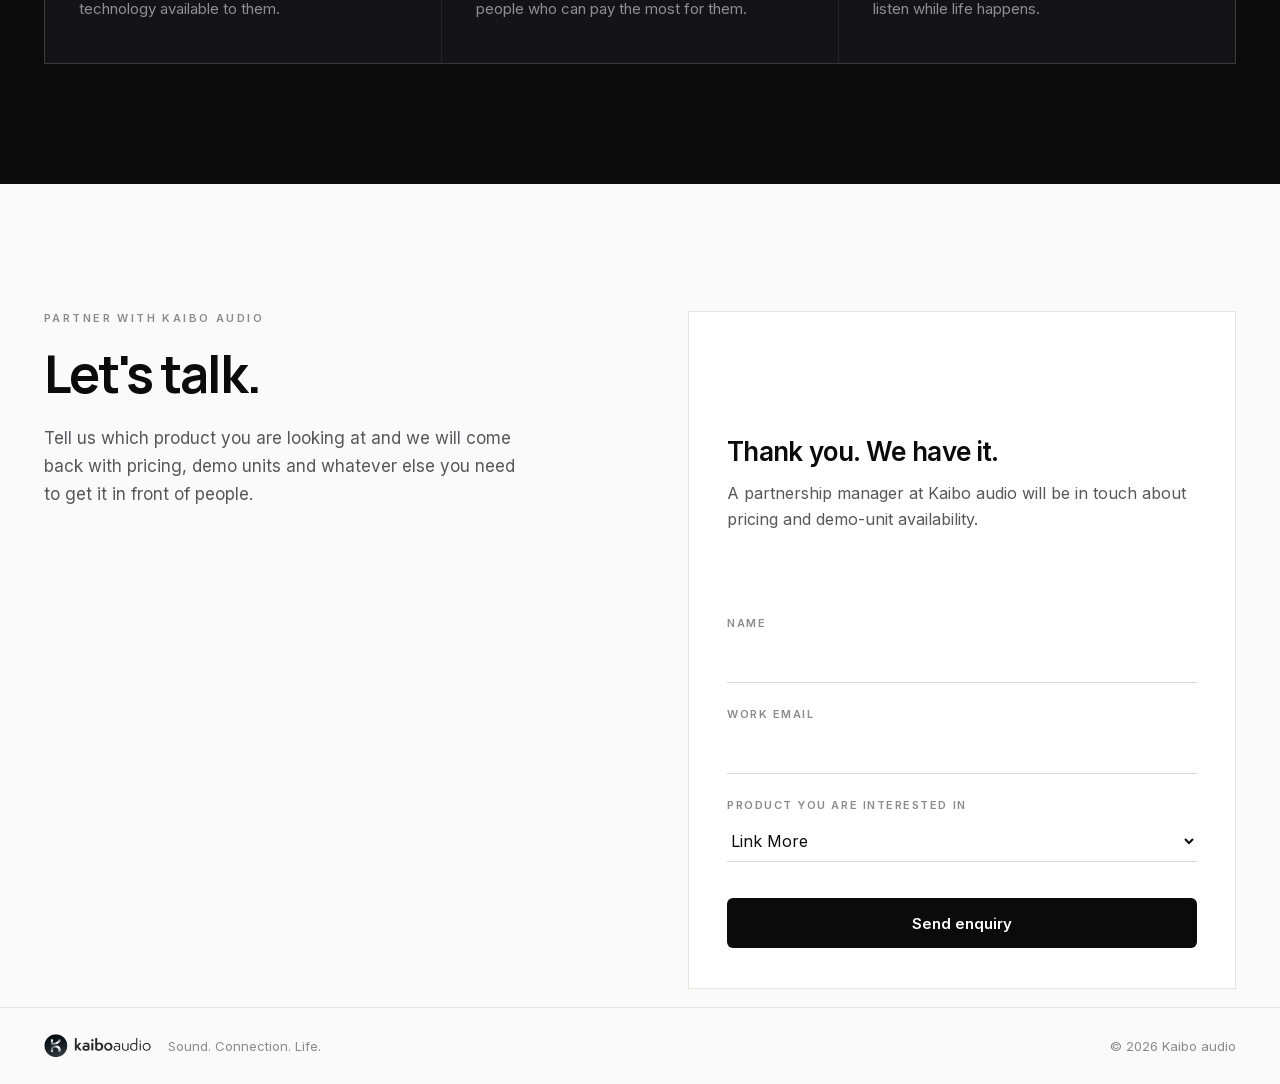
==== commit d5961202: "Let the About cards answer the cursor The whole card is the link, so the hover has to read from anyw" ====
--- a/about.html
+++ b/about.html
@@ -150,28 +150,28 @@
       <p style="margin:0 0 6px;color:#57575C;font-size:17px;line-height:1.62">Open, high-quality listening means something different in a living room, on a guided tour and across an ordinary day. Each of the three is built for its own situation rather than adapted from the others.</p>
     </div>
     <div class="cards" style="display:grid;grid-template-columns:repeat(3,minmax(0,1fr));gap:1px;background:#E4E4E1;border:1px solid #E4E4E1">
-      <a data-reveal="" href="index.html" style="display:block;background:#fff;text-decoration:none">
-        <div style="aspect-ratio:16/10;background:#141416;background-image:url(uploads/poster-hero.jpg);background-size:cover;background-position:center"></div>
+      <a class="kb-card-link" data-reveal="" href="index.html" style="display:block;background:#fff;text-decoration:none">
+        <div class="kb-card-media" style="aspect-ratio:16/10;background:#141416;background-image:url(uploads/poster-hero.jpg);background-size:cover;background-position:center"></div>
         <div style="padding:34px 34px 40px">
           <h3 style="margin:0 0 12px;color:#0B0B0C;font-size:20px;font-weight:700;letter-spacing:-0.02em">TV Hearing Assistance</h3>
           <p style="margin:0;color:#57575C;font-size:15px;line-height:1.6">Next-generation LE Audio and Auracast&trade; broadcast, so the television at home arrives low-latency and crystal clear without disturbing anyone else in the room.</p>
-          <span style="display:inline-block;margin-top:22px;color:#0B0B0C;font-size:14px;font-weight:600">Explore &#8594;</span>
+          <span class="kb-card-go">Explore<span class="kb-card-arrow" aria-hidden="true">&#8594;</span></span>
         </div>
       </a>
-      <a data-reveal="" href="tour.html" style="display:block;background:#fff;text-decoration:none">
-        <div style="aspect-ratio:16/10;background:#141416;background-image:url(uploads/poster-tour-hero.jpg);background-size:cover;background-position:center"></div>
+      <a class="kb-card-link" data-reveal="" href="tour.html" style="display:block;background:#fff;text-decoration:none">
+        <div class="kb-card-media" style="aspect-ratio:16/10;background:#141416;background-image:url(uploads/poster-tour-hero.jpg);background-size:cover;background-position:center"></div>
         <div style="padding:34px 34px 40px">
           <h3 style="margin:0 0 12px;color:#0B0B0C;font-size:20px;font-weight:700;letter-spacing:-0.02em">Tour Hearing Assistance</h3>
           <p style="margin:0;color:#57575C;font-size:15px;line-height:1.6">Lightweight wireless open-ear headphones built for travel: guide commentary comes through clearly while the traveller stays naturally aware of their surroundings.</p>
-          <span style="display:inline-block;margin-top:22px;color:#0B0B0C;font-size:14px;font-weight:600">Explore &#8594;</span>
+          <span class="kb-card-go">Explore<span class="kb-card-arrow" aria-hidden="true">&#8594;</span></span>
         </div>
       </a>
-      <a data-reveal="" href="personal.html" style="display:block;background:#fff;text-decoration:none">
-        <div style="aspect-ratio:16/10;background:#141416;background-image:url(uploads/web/personal-hero.jpg);background-size:cover;background-position:center"></div>
+      <a class="kb-card-link" data-reveal="" href="personal.html" style="display:block;background:#fff;text-decoration:none">
+        <div class="kb-card-media" style="aspect-ratio:16/10;background:#141416;background-image:url(uploads/web/personal-hero.jpg);background-size:cover;background-position:center"></div>
         <div style="padding:34px 34px 40px">
           <h3 style="margin:0 0 12px;color:#0B0B0C;font-size:20px;font-weight:700;letter-spacing:-0.02em">Personal Hearing Assistance</h3>
           <p style="margin:0;color:#57575C;font-size:15px;line-height:1.6">Professional sound-compensation algorithms, strong noise reduction and natural reproduction, for seamless listening protection through an ordinary day.</p>
-          <span style="display:inline-block;margin-top:22px;color:#0B0B0C;font-size:14px;font-weight:600">Explore &#8594;</span>
+          <span class="kb-card-go">Explore<span class="kb-card-arrow" aria-hidden="true">&#8594;</span></span>
         </div>
       </a>
     </div>
--- a/assets/site.css
+++ b/assets/site.css
@@ -288,3 +288,46 @@
     .tech-cards > div { border-right: none !important; border-bottom: 1px solid #E4E4E1 !important; }
     .tech-cards > div:last-child { border-bottom: none !important; }
   }
+
+
+  /* ---- Product cards (About): the whole card is the link, so the hover has to
+     read from anywhere on it. The picture pushes in behind its own frame and
+     the Explore cue takes a rule and moves its arrow — no shadow, the card
+     stays flat in the divider grid. The zoom rides on a pseudo-element that
+     inherits the card's background, because the picture is an inline
+     background-image on the frame itself — scaling the frame would scale the
+     layout box with it. The card
+     never takes a transform of its own: [data-reveal] is already animating one
+     on the way in and the two would fight. ---- */
+  .kb-card-link { transition: background-color .3s ease; }
+  .kb-card-media { position: relative; overflow: hidden; }
+  .kb-card-media::before { content: ''; position: absolute; inset: 0;
+    background: inherit; transform-origin: center;
+    transition: transform .7s cubic-bezier(.16,1,.3,1); }
+  .kb-card-go { display: inline-block; margin-top: 22px; padding-bottom: 3px;
+    color: #0B0B0C; font-size: 14px; font-weight: 600; }
+  .kb-card-arrow { display: inline-block; margin-left: 7px;
+    transition: transform .35s cubic-bezier(.16,1,.3,1); }
+  /* the rule under the cue grows from the left rather than blinking on */
+  .kb-card-go::after { content: ''; display: block; height: 1px; margin-top: 5px;
+    background: #0B0B0C; transform: scaleX(0); transform-origin: left;
+    transition: transform .4s cubic-bezier(.16,1,.3,1); }
+
+  @media (hover: hover) and (pointer: fine) {
+    .kb-card-link:hover { background: #FBFBFA !important; }
+    .kb-card-link:hover .kb-card-media::before { transform: scale(1.06); }
+    .kb-card-link:hover .kb-card-arrow { transform: translateX(5px); }
+    .kb-card-link:hover .kb-card-go::after { transform: scaleX(1); }
+  }
+  /* keyboard focus gets the same cue, plus a ring it can actually be seen by */
+  .kb-card-link:focus-visible { outline: 2px solid #0B0B0C; outline-offset: -2px; }
+  .kb-card-link:focus-visible .kb-card-media::before { transform: scale(1.06); }
+  .kb-card-link:focus-visible .kb-card-arrow { transform: translateX(5px); }
+  .kb-card-link:focus-visible .kb-card-go::after { transform: scaleX(1); }
+
+  @media (prefers-reduced-motion: reduce) {
+    .kb-card-media::before, .kb-card-arrow, .kb-card-go::after,
+    .kb-card-link { transition: none; }
+    .kb-card-link:hover .kb-card-media::before,
+    .kb-card-link:focus-visible .kb-card-media::before { transform: none; }
+  }
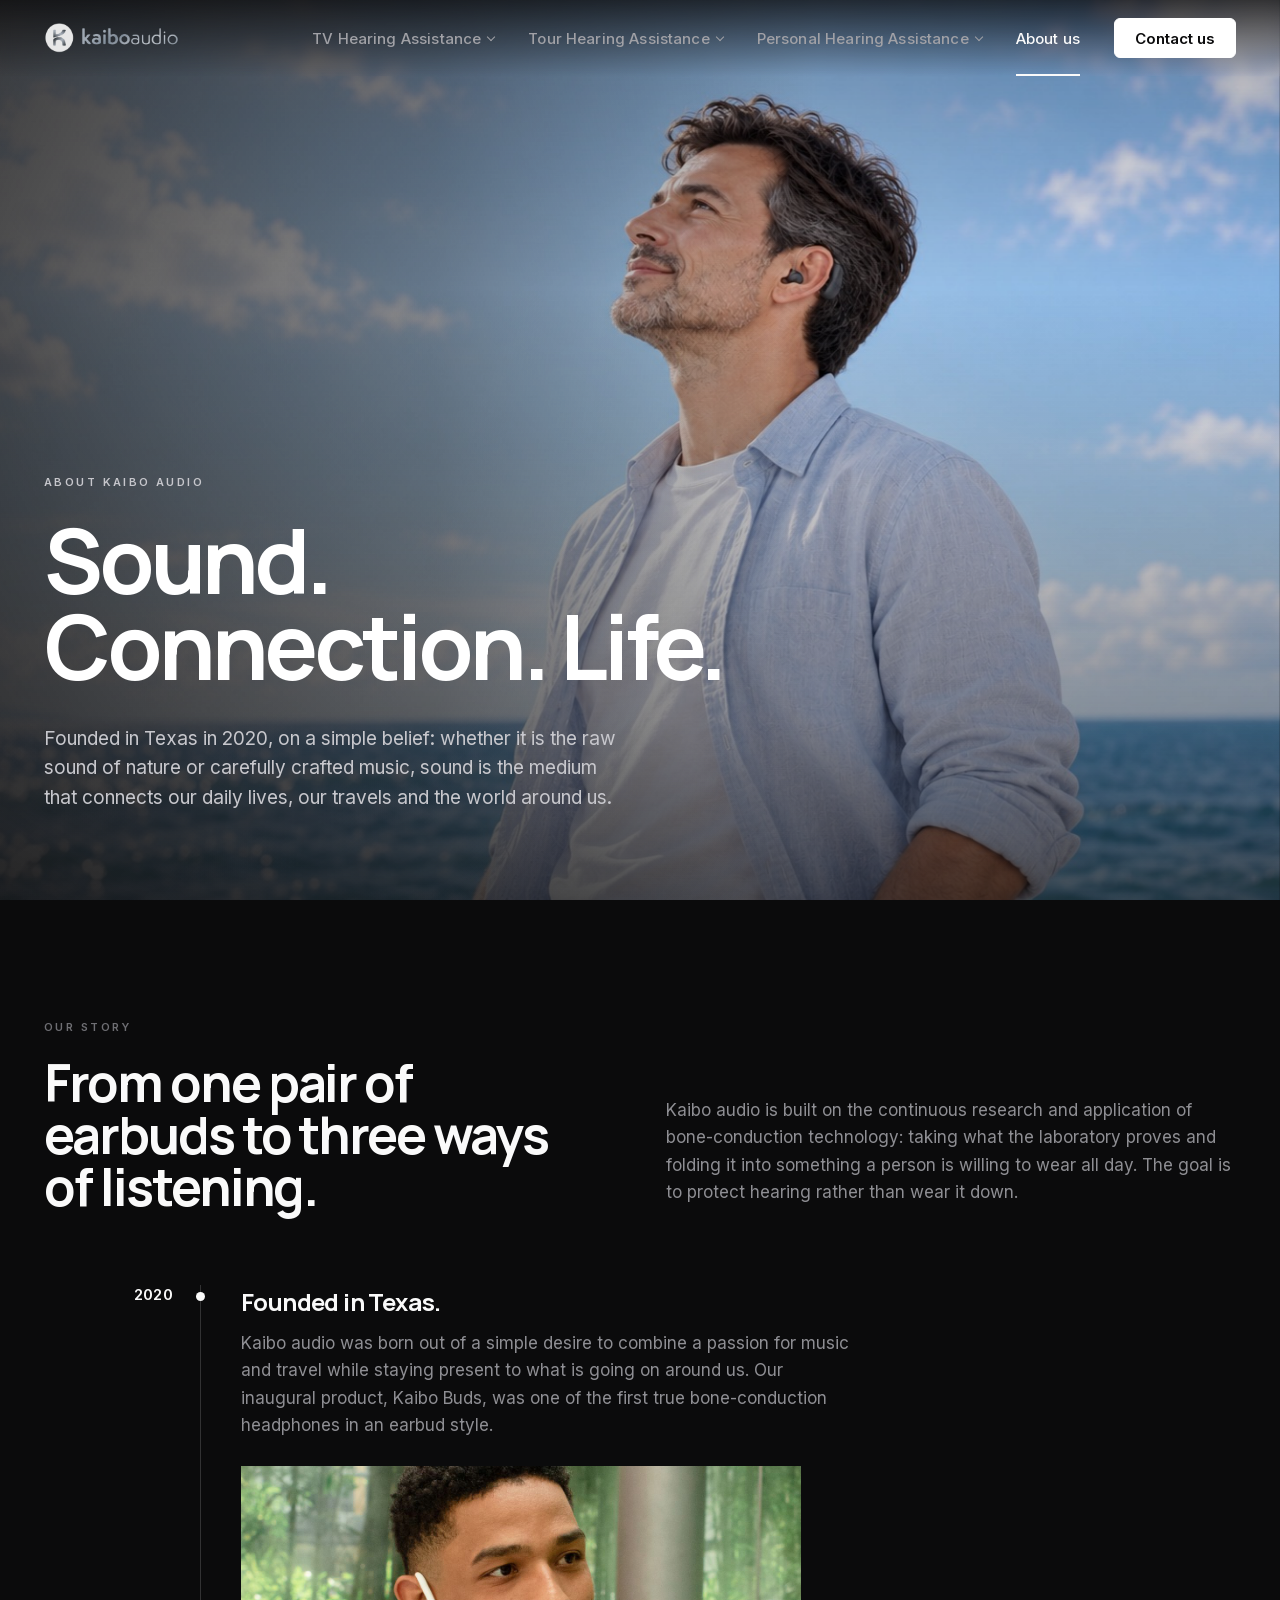
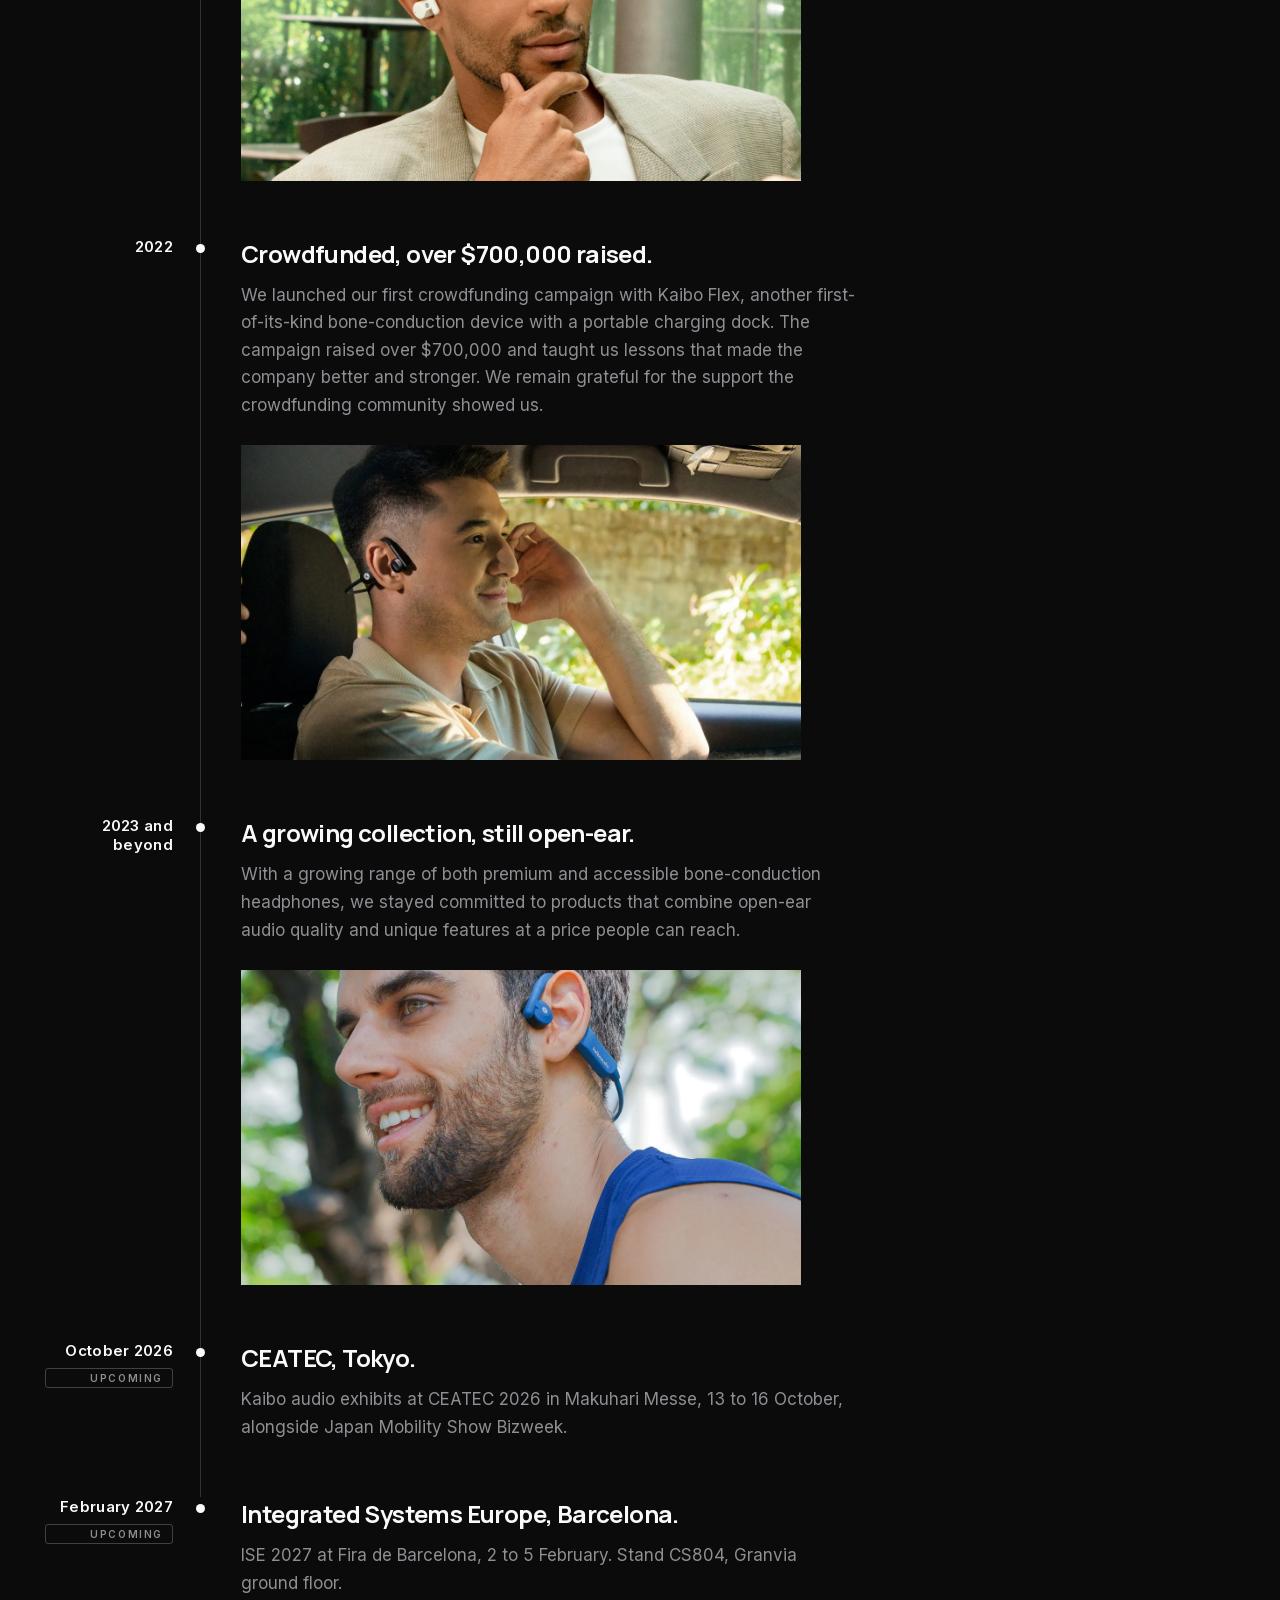
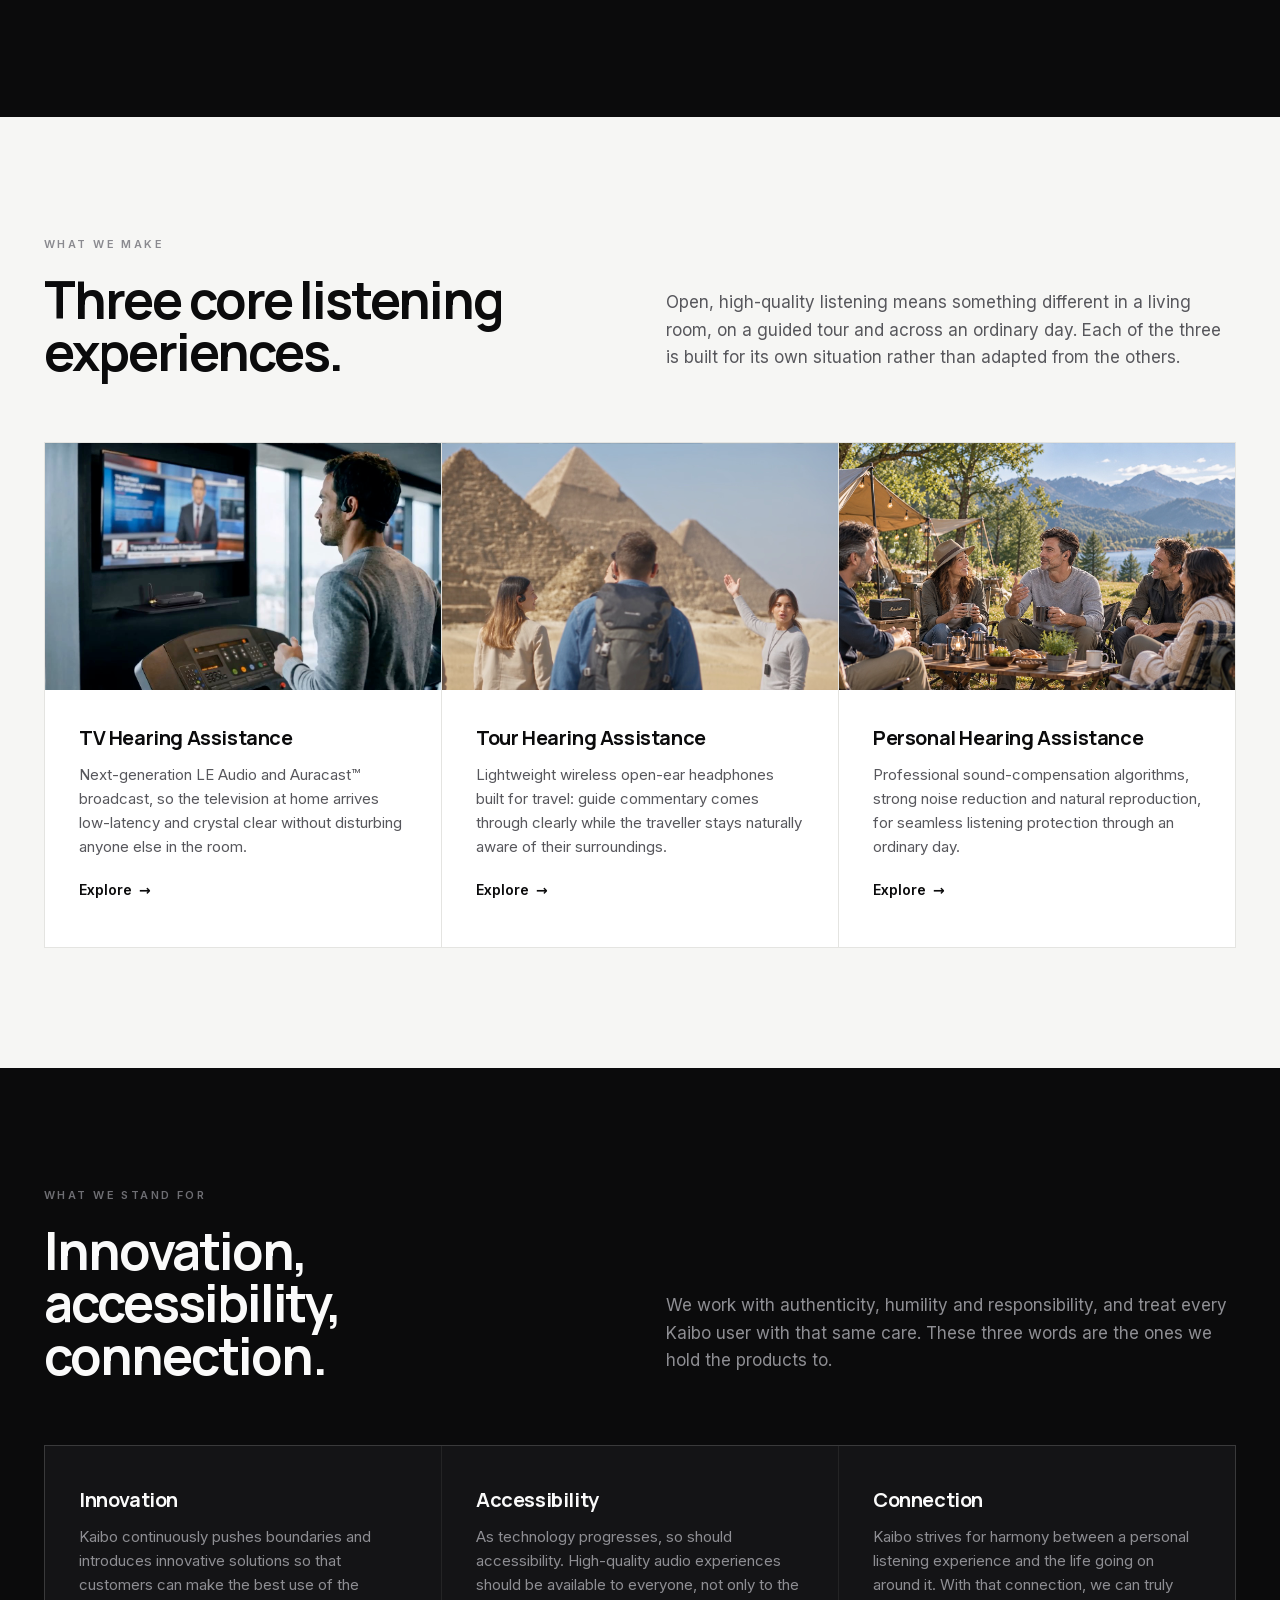
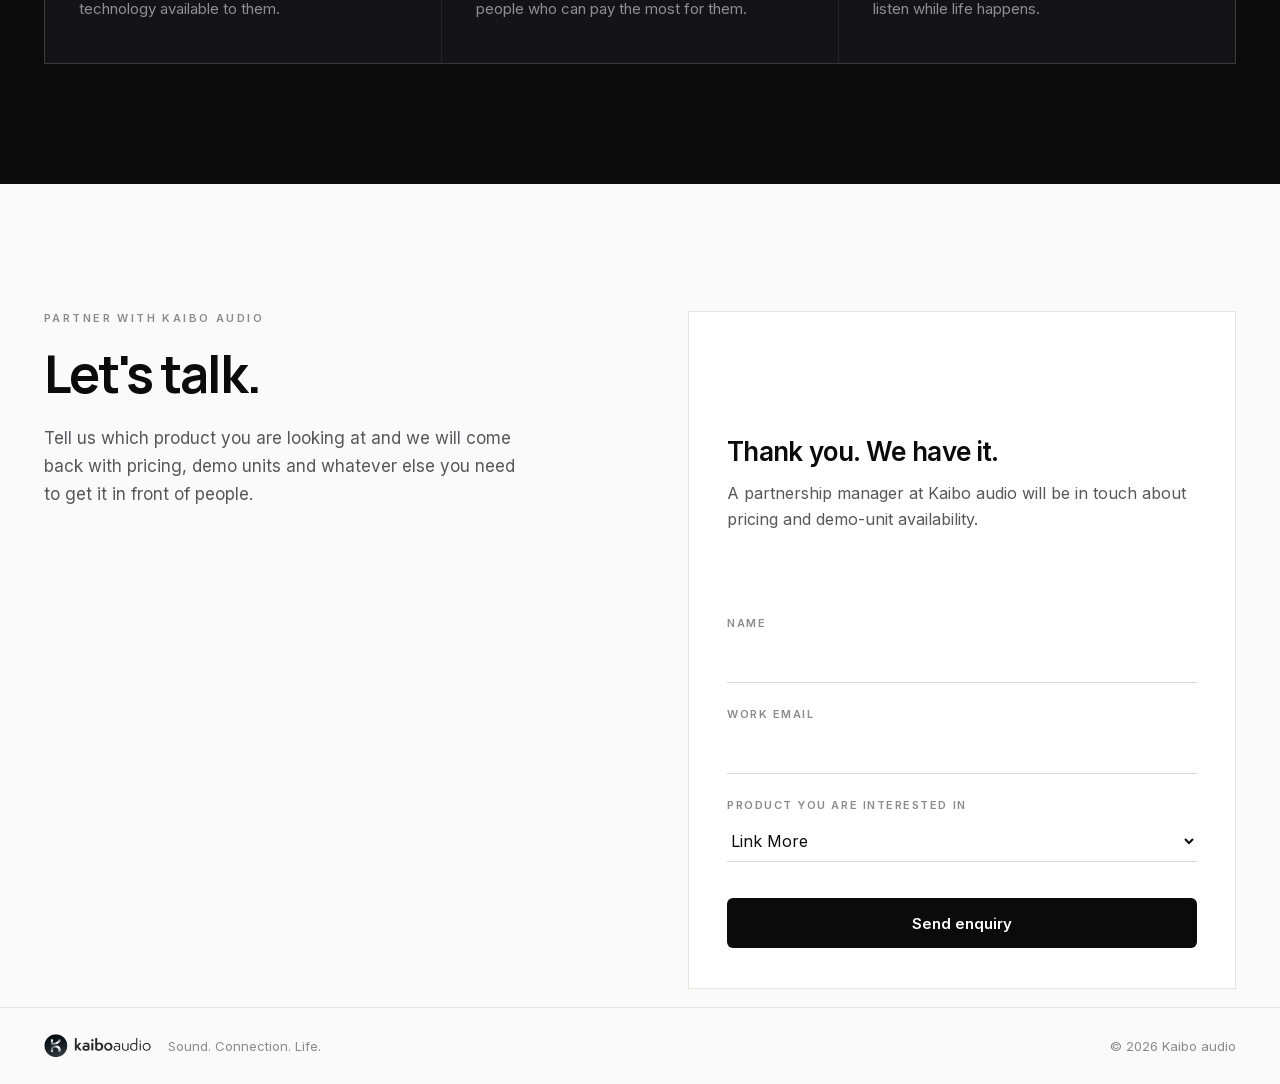
==== commit 1bbe5075: "Let Our story arrive as the reader reaches it The timeline is the page's one piece of narrative, so " ====
--- a/about.html
+++ b/about.html
@@ -103,6 +103,7 @@
     </div>
     <div class="kb-timeline">
       <div class="kb-tl-item" data-reveal="">
+        <span class="kb-tl-rail" aria-hidden="true"></span>
         <div class="kb-tl-year">2020</div>
         <h3 style="margin:0 0 12px;color:#FAFAFA;font-size:24px;font-weight:700;letter-spacing:-0.025em">Founded in Texas.</h3>
         <p style="margin:0;max-width:56ch;color:#8E8E93;font-size:17px;line-height:1.62">Kaibo audio was born out of a simple desire to combine a passion for music and travel while staying present to what is going on around us. Our inaugural product, Kaibo Buds, was one of the first true bone-conduction headphones in an earbud style.</p>
@@ -111,6 +112,7 @@
         </div>
       </div>
       <div class="kb-tl-item" data-reveal="">
+        <span class="kb-tl-rail" aria-hidden="true"></span>
         <div class="kb-tl-year">2022</div>
         <h3 style="margin:0 0 12px;color:#FAFAFA;font-size:24px;font-weight:700;letter-spacing:-0.025em">Crowdfunded, over $700,000 raised.</h3>
         <p style="margin:0;max-width:56ch;color:#8E8E93;font-size:17px;line-height:1.62">We launched our first crowdfunding campaign with Kaibo Flex, another first-of-its-kind bone-conduction device with a portable charging dock. The campaign raised over $700,000 and taught us lessons that made the company better and stronger. We remain grateful for the support the crowdfunding community showed us.</p>
@@ -119,6 +121,7 @@
         </div>
       </div>
       <div class="kb-tl-item" data-reveal="">
+        <span class="kb-tl-rail" aria-hidden="true"></span>
         <div class="kb-tl-year">2023 and beyond</div>
         <h3 style="margin:0 0 12px;color:#FAFAFA;font-size:24px;font-weight:700;letter-spacing:-0.025em">A growing collection, still open-ear.</h3>
         <p style="margin:0;max-width:56ch;color:#8E8E93;font-size:17px;line-height:1.62">With a growing range of both premium and accessible bone-conduction headphones, we stayed committed to products that combine open-ear audio quality and unique features at a price people can reach.</p>
@@ -127,11 +130,13 @@
         </div>
       </div>
       <div class="kb-tl-item" data-reveal="">
+        <span class="kb-tl-rail" aria-hidden="true"></span>
         <div class="kb-tl-year">October 2026<span class="kb-tl-tag">Upcoming</span></div>
         <h3 style="margin:0 0 12px;color:#FAFAFA;font-size:24px;font-weight:700;letter-spacing:-0.025em">CEATEC, Tokyo.</h3>
         <p style="margin:0;max-width:56ch;color:#8E8E93;font-size:17px;line-height:1.62">Kaibo audio exhibits at CEATEC 2026 in Makuhari Messe, 13 to 16 October, alongside Japan Mobility Show Bizweek.</p>
       </div>
       <div class="kb-tl-item" data-reveal="">
+        <span class="kb-tl-rail" aria-hidden="true"></span>
         <div class="kb-tl-year">February 2027<span class="kb-tl-tag">Upcoming</span></div>
         <h3 style="margin:0 0 12px;color:#FAFAFA;font-size:24px;font-weight:700;letter-spacing:-0.025em">Integrated Systems Europe, Barcelona.</h3>
         <p style="margin:0;max-width:56ch;color:#8E8E93;font-size:17px;line-height:1.62">ISE 2027 at Fira de Barcelona, 2 to 5 February. Stand CS804, Granvia ground floor.</p>
--- a/assets/site.css
+++ b/assets/site.css
@@ -253,10 +253,40 @@
      above its entry and the rail runs unbroken past both. ---- */
   .kb-timeline { position: relative; }
   .kb-tl-item { position: relative; padding: 0 0 56px 40px;
-    border-left: 1px solid rgba(255,255,255,.16); }
-  .kb-tl-item:last-child { padding-bottom: 0; border-left-color: transparent; }
+    border-left: 1px solid transparent; }
+  .kb-tl-item:last-child { padding-bottom: 0; }
+  /* The rail is drawn as its own layer rather than as the item's left border,
+     so it can grow downwards on the way in. The transparent border above still
+     holds the 1px the text is indented by. */
+  .kb-tl-rail { position: absolute; left: -1px; top: 0; bottom: 0; width: 1px;
+    background: rgba(255,255,255,.16); }
+  .kb-tl-item:last-child .kb-tl-rail { display: none; }
   .kb-tl-item::before { content: ''; position: absolute; left: -5px; top: 7px;
     width: 9px; height: 9px; border-radius: 50%; background: #FAFAFA; }
+
+  /* ---- Our story arrives once, on the way down. The entries are the page's
+     one piece of narrative, so they come in slower than the product cards:
+     the rail grows down its own entry, the dot lands a beat later, and the
+     words rise behind them. Each entry is watched on its own and crosses the
+     line as the reader reaches it, which is what paces the column. Arrival is
+     one-way — site.js drops an entry from the observer as it lands — so every
+     later pass over the section, up or down, is completely still. ---- */
+  .kb-tl-item[data-reveal] { opacity: 0; transform: translateY(26px);
+    transition: opacity .95s cubic-bezier(.16,1,.3,1),
+                transform .95s cubic-bezier(.16,1,.3,1); }
+  .kb-tl-item[data-reveal][data-in="1"] { opacity: 1; transform: none; }
+  .kb-tl-item[data-reveal] .kb-tl-rail { transform: scaleY(0); transform-origin: top;
+    transition: transform 1.5s cubic-bezier(.16,1,.3,1); }
+  .kb-tl-item[data-reveal][data-in="1"] .kb-tl-rail { transform: none; }
+  .kb-tl-item[data-reveal]::before { transform: scale(.3); opacity: 0;
+    transition: transform .6s cubic-bezier(.16,1,.3,1) .14s,
+                opacity .5s ease .14s; }
+  .kb-tl-item[data-reveal][data-in="1"]::before { transform: none; opacity: 1; }
+  @media (prefers-reduced-motion: reduce) {
+    .kb-tl-item[data-reveal], .kb-tl-item[data-reveal] .kb-tl-rail,
+    .kb-tl-item[data-reveal]::before { opacity: 1; transform: none;
+      transition: none; }
+  }
   .kb-tl-year { color: #FAFAFA; font-size: 15px; font-weight: 600;
     letter-spacing: .02em; margin-bottom: 12px; }
   .kb-tl-tag { display: inline-block; margin-left: 10px; padding: 3px 9px;
